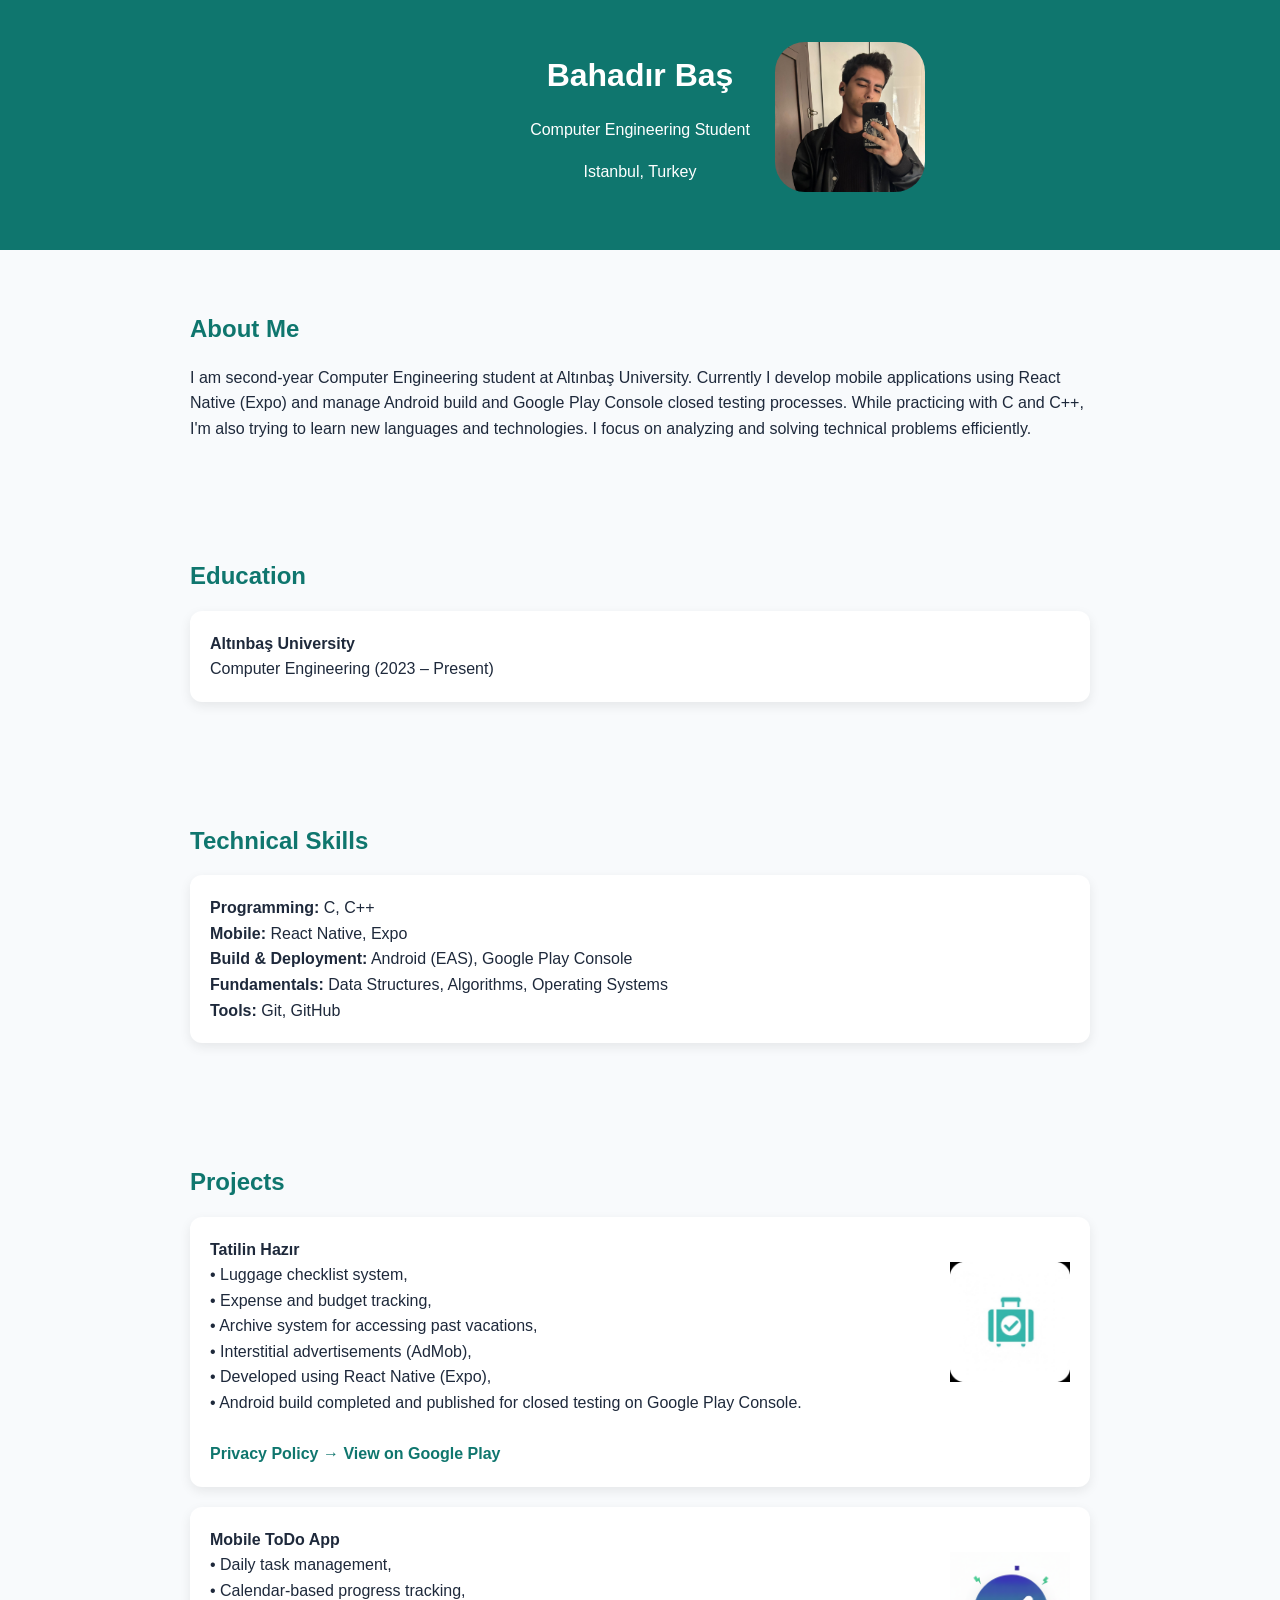
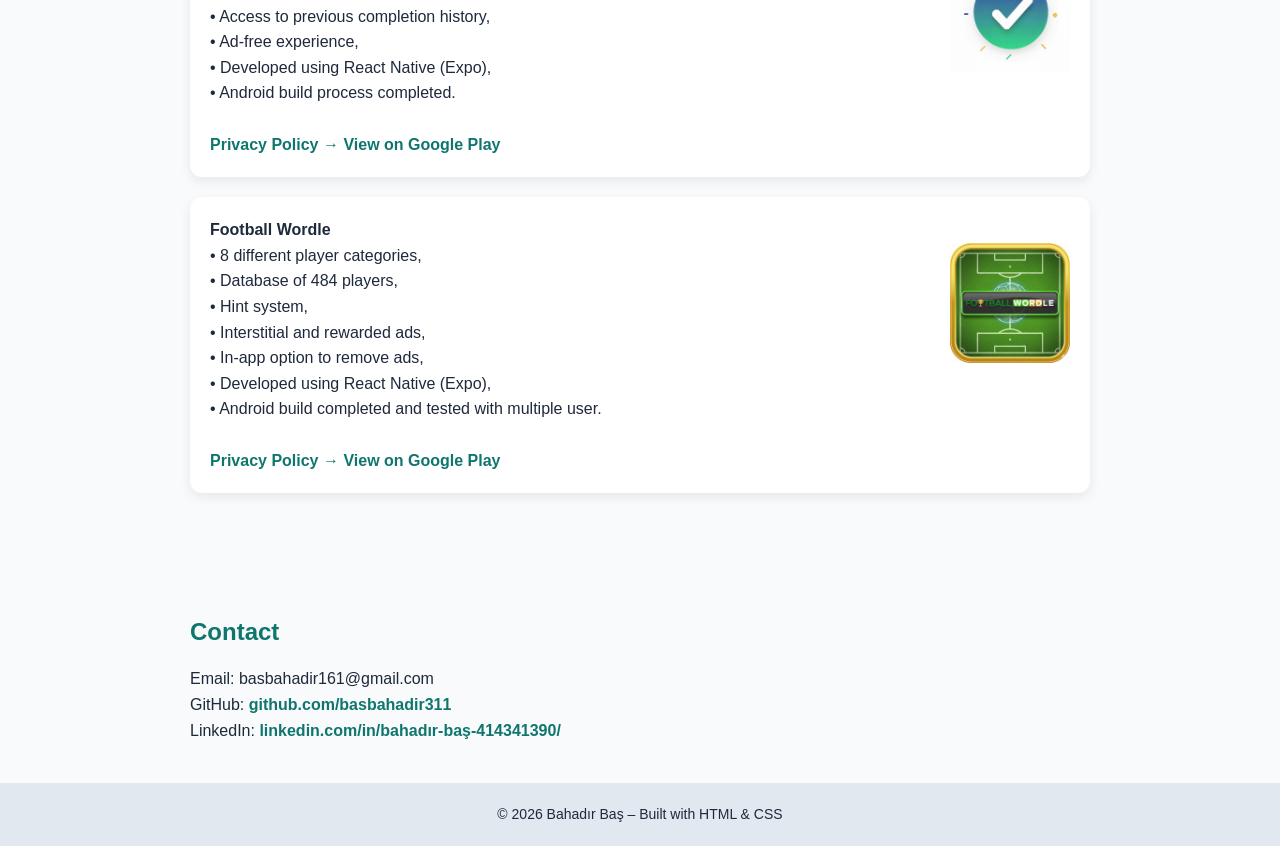
==== index.html @ d4a2278f "Update index.html" ====
<!DOCTYPE html>
<html lang="en">
<head>
  <meta charset="UTF-8">
  <title>Bahadır Baş / Portfolio</title> 
  <link rel="stylesheet" href="style.css">
  <meta name="viewport" content="width=device-width, initial-scale=1.0">
</head>
<body>

  <header>
  <div class="title-container">
  <h1>Bahadır Baş</h1>
  <img src="bb1.jpg" alt="Fotoğraf">
</div>
</div>
  <p>Computer Engineering Student</p>
  <p>Istanbul, Turkey</p>
</header>

<section>
  <h2>About Me</h2>
  <p>
    I am  second-year Computer Engineering student at Altınbaş University.
    Currently I develop mobile applications using React Native (Expo) and manage
    Android build and Google Play Console closed testing processes.
    While practicing with C and C++, I'm also trying to learn new languages and technologies.
    I focus on analyzing and solving technical problems efficiently.
  </p>
</section>

<section>
  <h2>Education</h2>
  <div class="card">
    <strong>Altınbaş University</strong><br>
    Computer Engineering (2023 – Present)
  </div>
</section>

<section>
  <h2>Technical Skills</h2>
  <div class="card">
    <strong>Programming:</strong> C, C++<br>
    <strong>Mobile:</strong> React Native, Expo<br>
    <strong>Build & Deployment:</strong> Android (EAS), Google Play Console<br>
    <strong>Fundamentals:</strong> Data Structures, Algorithms, Operating Systems<br>
    <strong>Tools:</strong> Git, GitHub
  </div>
</section>

<section>
  <h2>Projects</h2>

  <div class="card">
    <strong>Tatilin Hazır</strong><br>
    <img src="tatilinhazir.jpg" alt="TatilinHazir" align="right" width="120">
    • Luggage checklist system,<br>
    • Expense and budget tracking,<br>
    • Archive system for accessing past vacations,<br>
    • Interstitial advertisements (AdMob),<br>
    • Developed using React Native (Expo),<br>
    • Android build completed and published for closed testing on Google Play Console.<br><br>   
    <a href="tatilin-hazir-privacy.html" target="_blank">Privacy Policy</a>
    <a href="LINK" target="_blank">→ View on Google Play</a>
  </div>

  <div class="card">
    <strong>Mobile ToDo App</strong><br>
    <img src="to-do.jpg" alt="To-Do List" align="right" width="120">
    • Daily task management,<br>
    • Calendar-based progress tracking,<br>
    • Access to previous completion history,<br>
    • Ad-free experience,<br>
    • Developed using React Native (Expo),<br>
    • Android build process completed.<br><br>
    <a href="to-do-list-privacy.html" target="_blank">Privacy Policy</a>
    <a href="LINK" target="_blank">→ View on Google Play</a>
  </div>
 
  <div class="card">
    <strong>Football Wordle</strong><br>
    <img src="footballwordle.jpg" alt="FootballWordle" align="right" width="120">
    • 8 different player categories,<br>
    • Database of 484 players,<br>
    • Hint system,<br>
    • Interstitial and rewarded ads,<br>
    • In-app option to remove ads,<br>
    • Developed using React Native (Expo),<br>
    • Android build completed and tested with multiple user.<br><br>
    <a href="footballwordle-privacy.html" target="_blank">Privacy Policy</a>
    <a href="LINK" target="_blank">→ View on Google Play</a>
    
  </div>

</section>

<section>
  <h2>Contact</h2>
  Email: basbahadir161@gmail.com<br>
  GitHub: <a href="https://github.com/basbahadir311" target="_blank">github.com/basbahadir311</a><br>
  LinkedIn: <a href="https://www.linkedin.com/in/bahadır-baş-414341390/" target="_blank">linkedin.com/in/bahadır-baş-414341390/ </a>
</section>

<footer>
  © 2026 Bahadır Baş – Built with HTML & CSS
</footer>

</body>

</html>
---- style.css ----
body {
      font-family: Arial, sans-serif;
      margin: 0;
      background: #f8fafc;
      color: #1e293b;
      line-height: 1.6;
    }
    header {
      background: #0f766e;
      color: white;
      padding: 50px 20px;
      text-align: center;
    }
    section {
      padding: 40px 20px;
      max-width: 900px;
      margin: auto;
    }
    h2 {
      color: #0f766e;
      margin-bottom: 15px;
    }
.card {
  background: white;
  padding: 20px;
  border-radius: 12px;
  margin-bottom: 20px;
  box-shadow: 0 4px 12px rgba(0,0,0,0.08);
  transition: all 0.3s ease;
}

.card:hover {
  transform: translateY(-6px);
  box-shadow: 0 16px 30px rgba(0,0,0,0.18);
}
    a {
      color: #0f766e;
      text-decoration: none;
      font-weight: bold;
    }
    footer {
      text-align: center;
      padding: 20px;
      background: #e2e8f0;
      font-size: 14px;
    }
  .title-container {
    position: relative;
    text-align: center;   /* Yazı tam ortada */
  }

  .title-container h1 {
    margin: 0;
  }

  .title-container img {
    position: absolute;
    top: 130%;              /* Dikey ortalama */
    transform: translateY(-50%);
    right: 27%;            /* Yazının hemen sağ tarafına yaklaşması için */
    width: 150px;
    height: 150px;
    border-radius: 20%;
    object-fit: cover;
  }
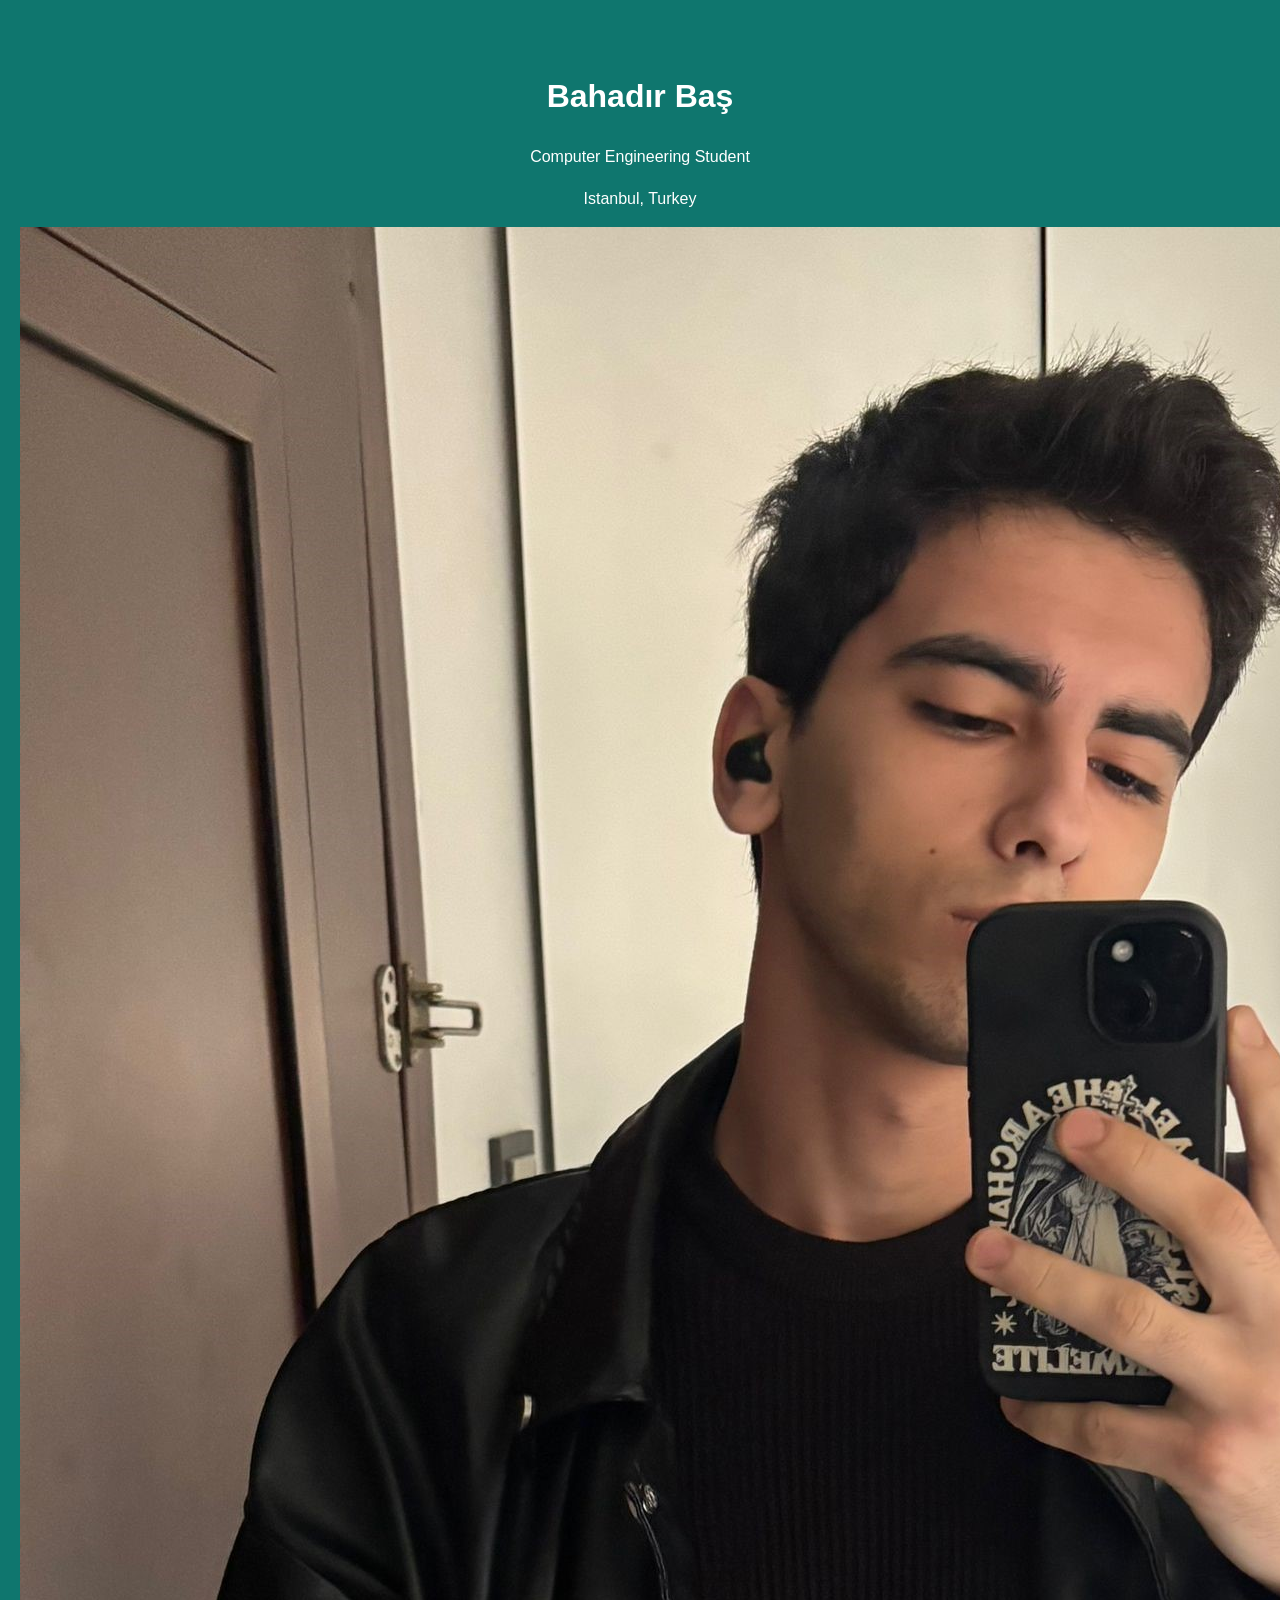
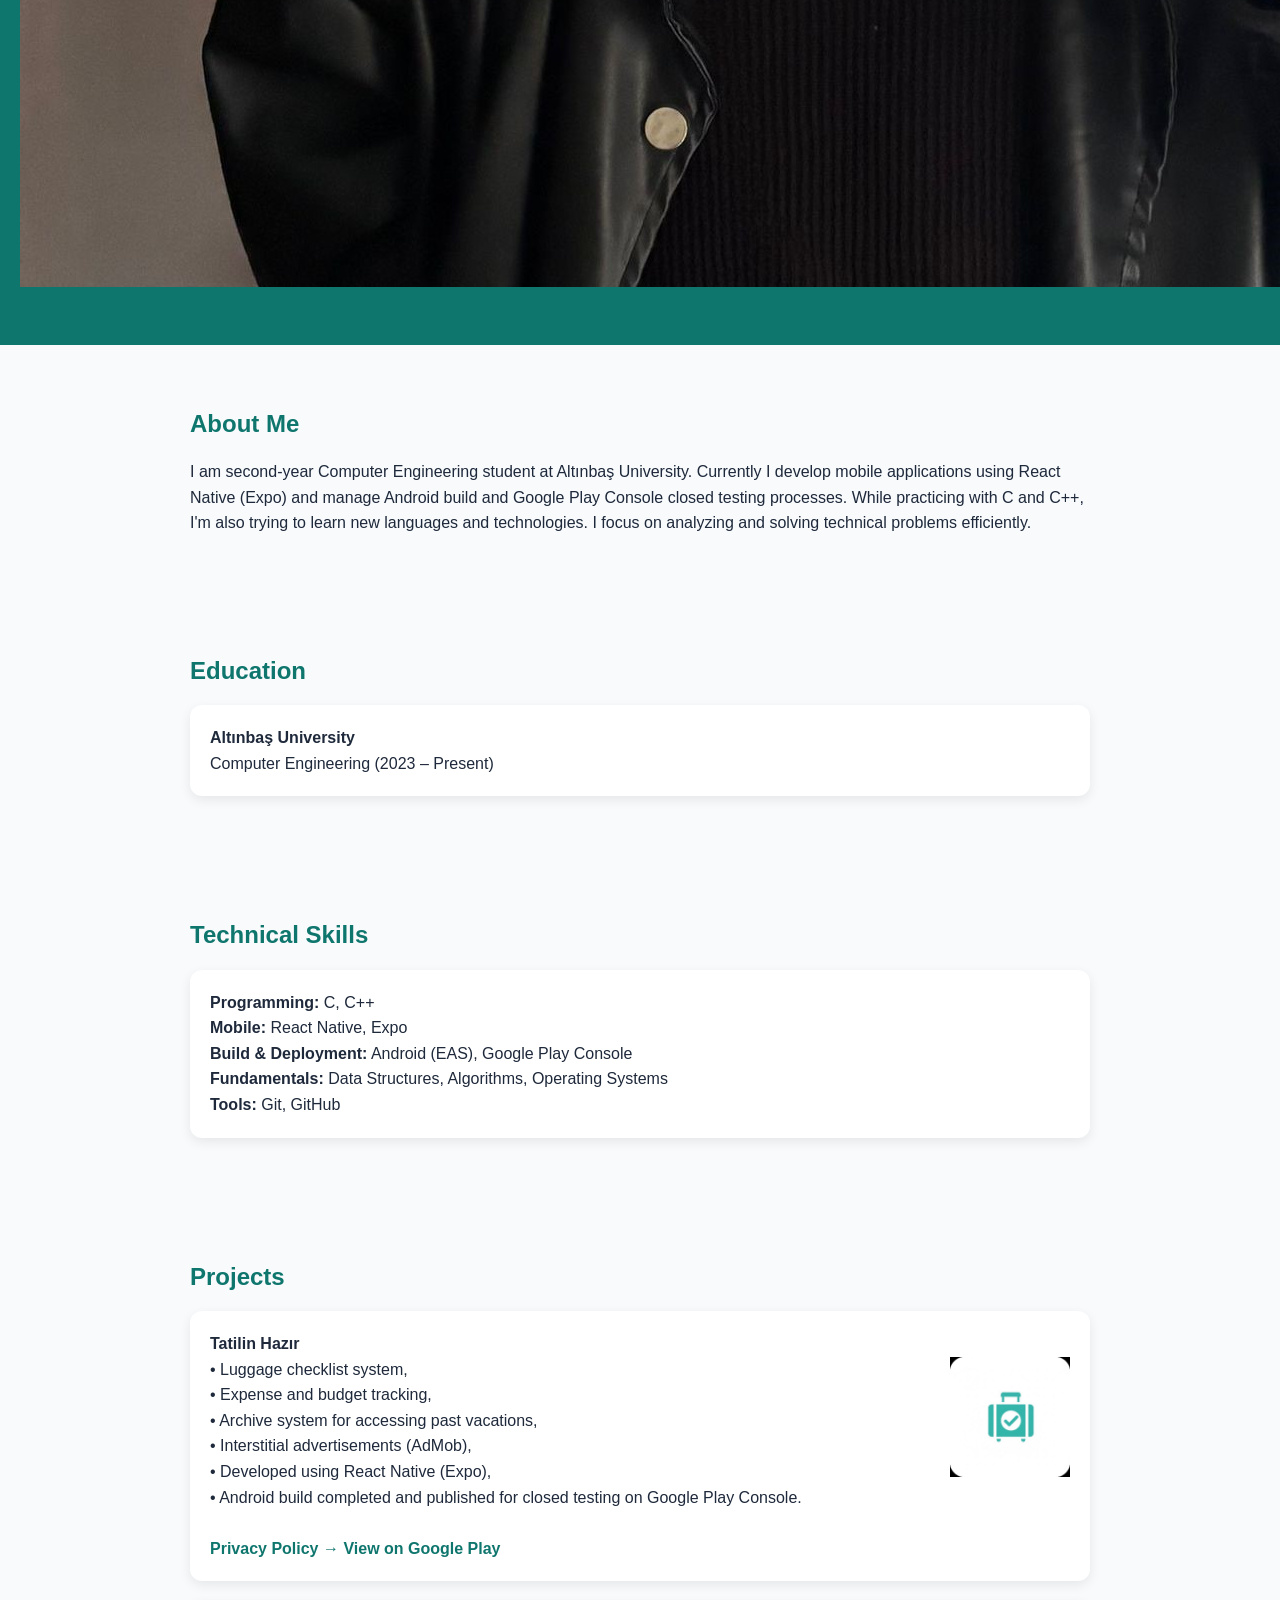
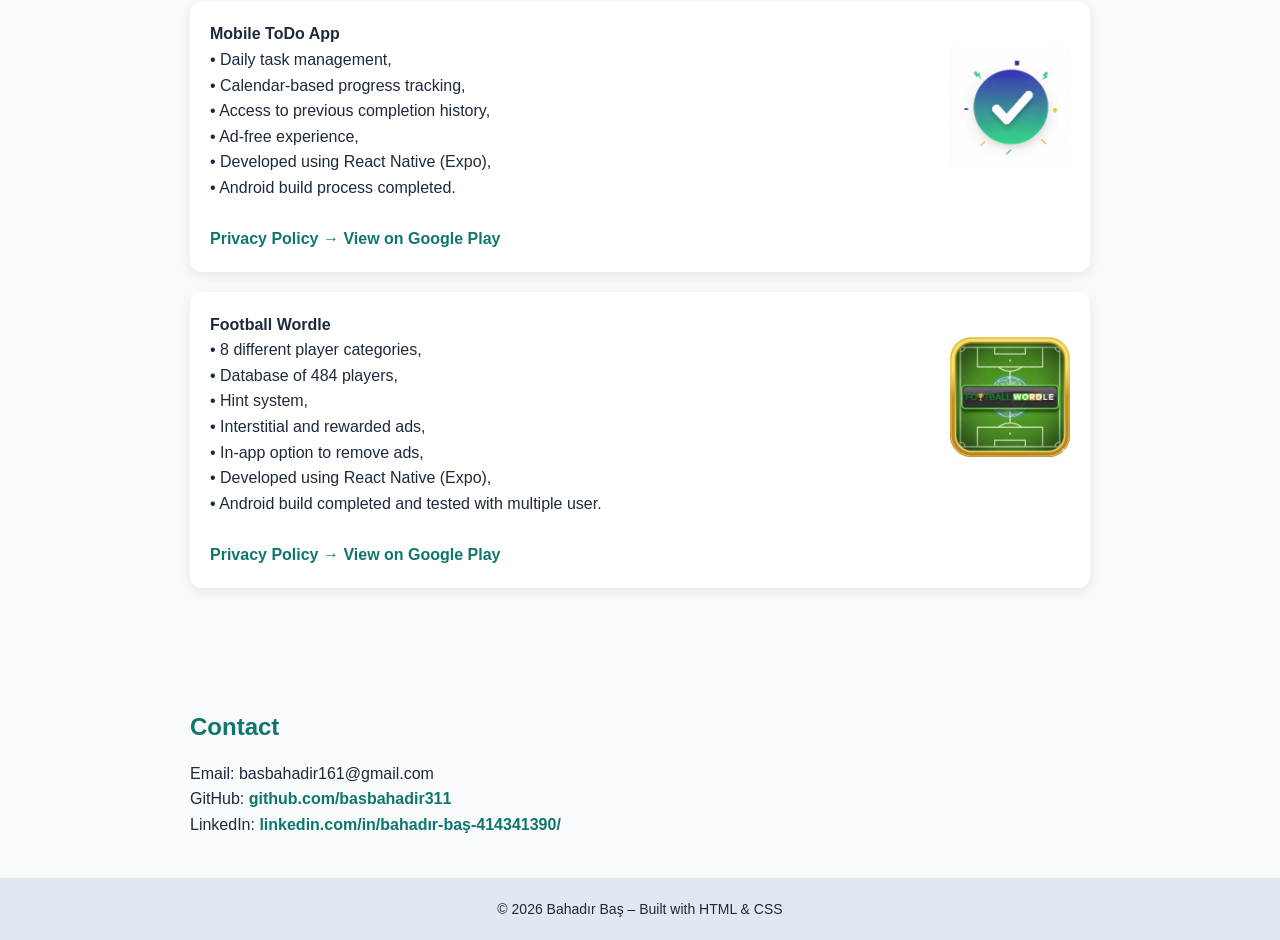
==== commit f1960f82: "index.html Updated header structure and improved layout." ====
--- a/index.html
+++ b/index.html
@@ -9,13 +9,14 @@
 <body>
 
   <header>
-  <div class="title-container">
-  <h1>Bahadır Baş</h1>
-  <img src="bb1.jpg" alt="Fotoğraf">
-</div>
-</div>
-  <p>Computer Engineering Student</p>
-  <p>Istanbul, Turkey</p>
+  <div class="header-wrapper">
+    <div class="header-text">
+      <h1>Bahadır Baş</h1>
+      <p>Computer Engineering Student</p>
+      <p>Istanbul, Turkey</p>
+    </div>
+    <img src="bb1.jpg" alt="Bahadır Baş" class="profile-img">
+  </div>
 </header>
 
 <section>
@@ -110,3 +111,4 @@
 </html>
 
 
+
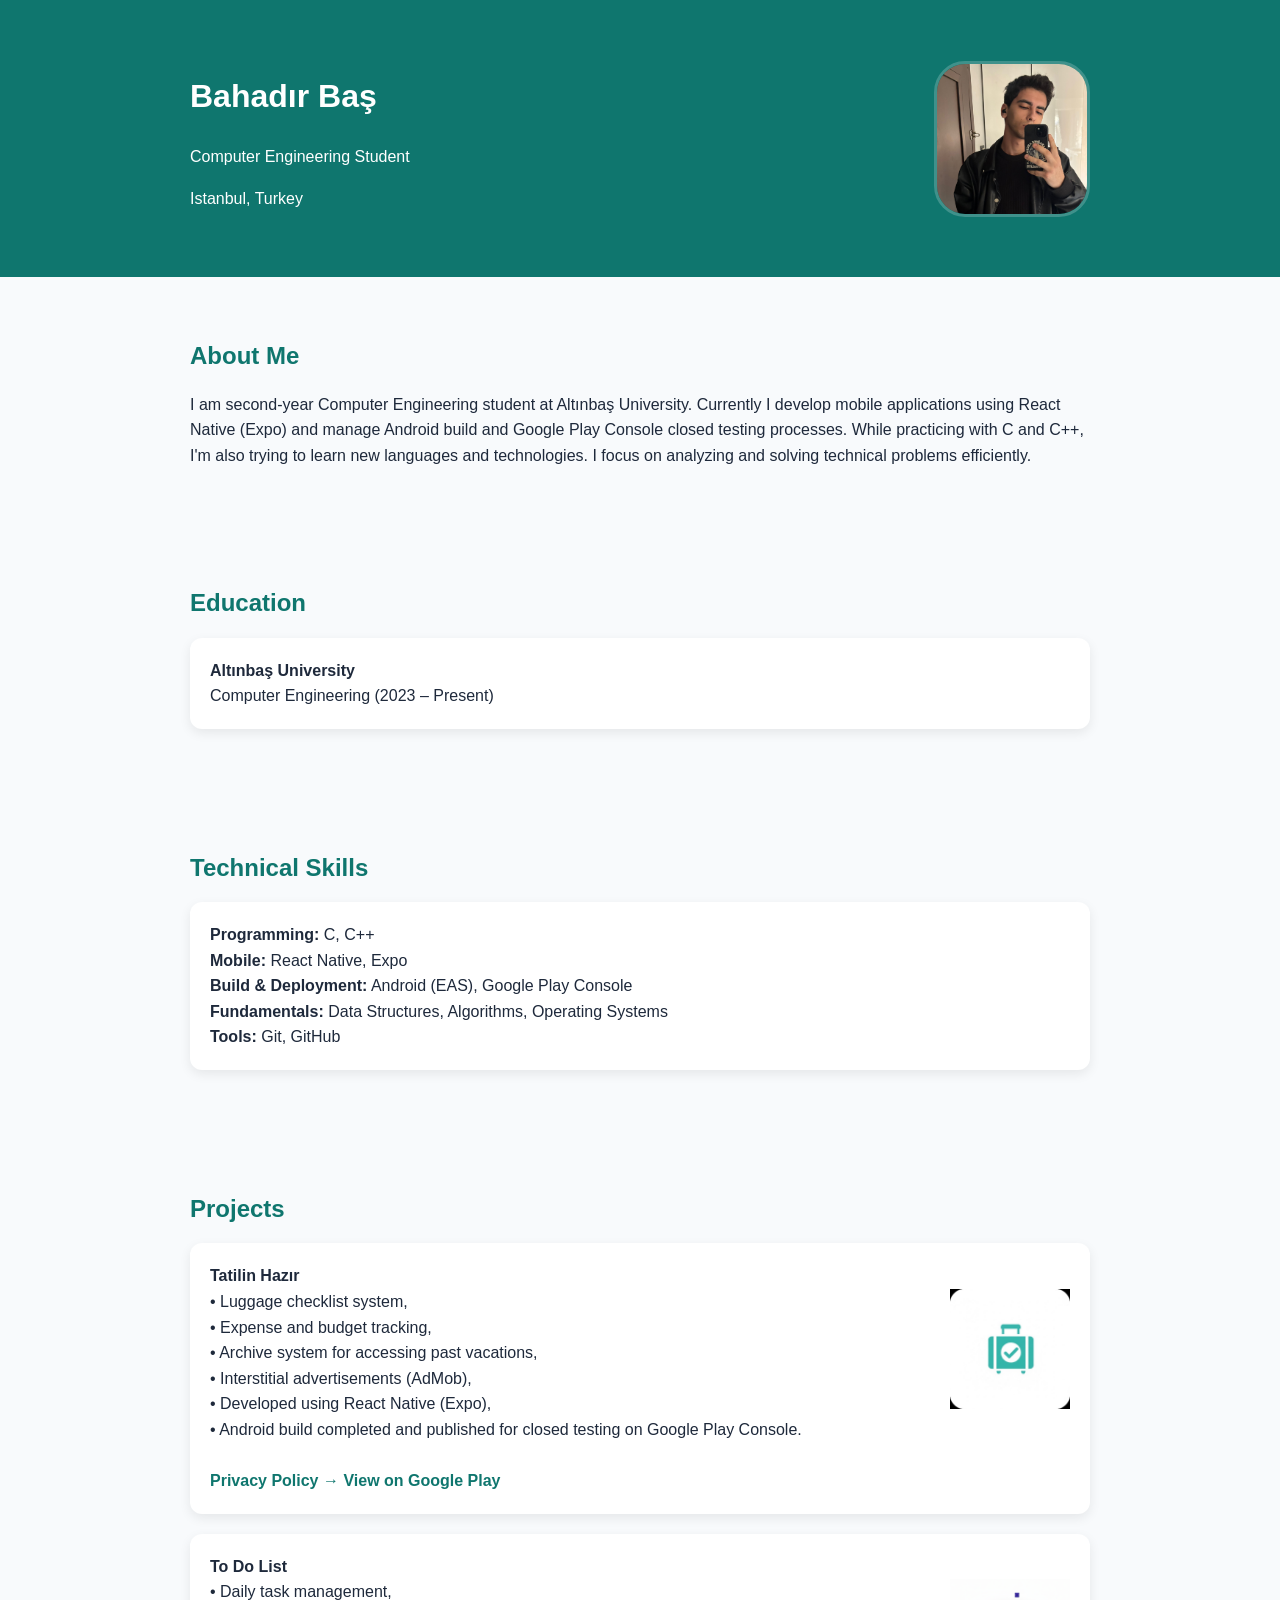
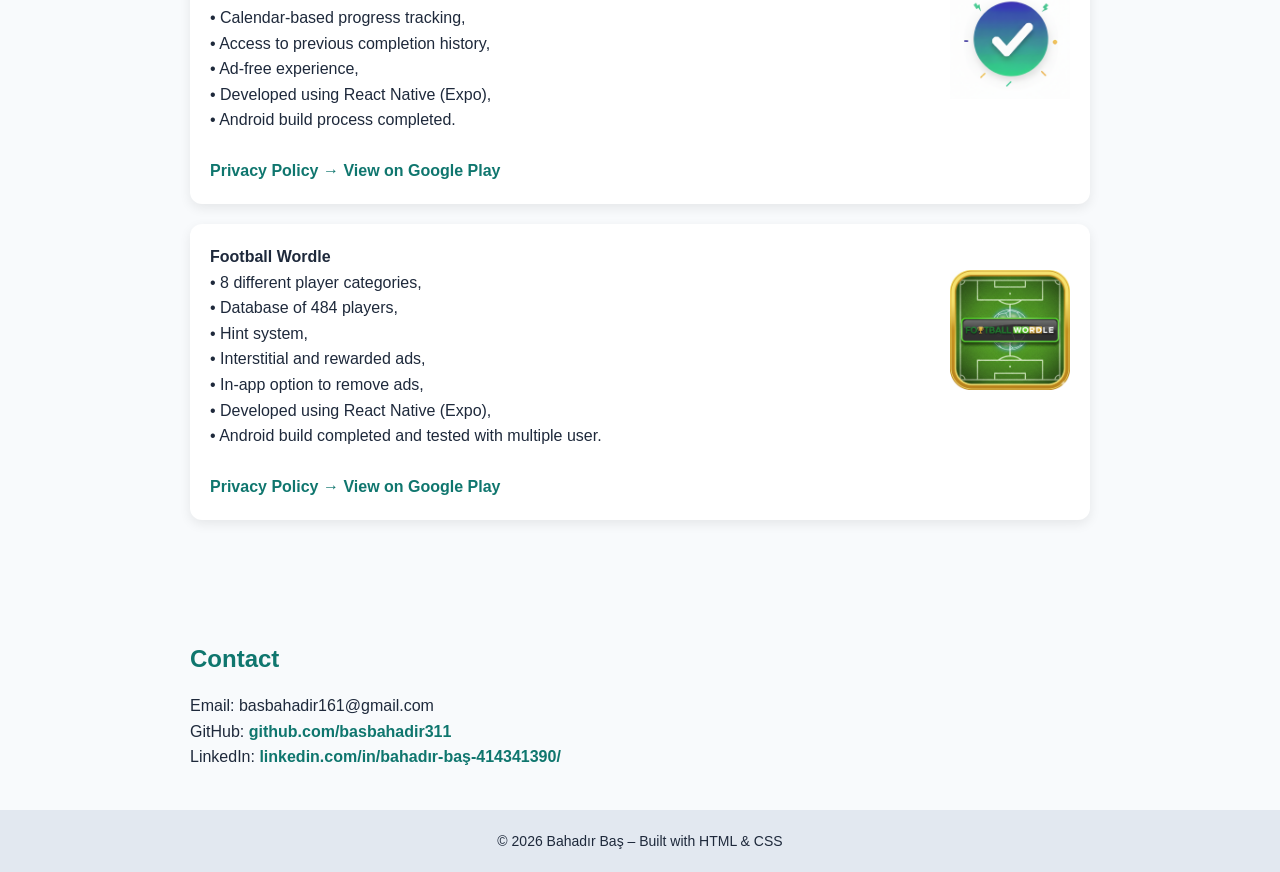
==== commit bf2990e9: "Add files via upload" ====
--- a/index.html
+++ b/index.html
@@ -3,7 +3,7 @@
 <head>
   <meta charset="UTF-8">
   <title>Bahadır Baş / Portfolio</title> 
-  <link rel="stylesheet" href="style.css">
+  <link rel="stylesheet" href="style.css?v=1.1">
   <meta name="viewport" content="width=device-width, initial-scale=1.0">
 </head>
 <body>
@@ -66,7 +66,7 @@
   </div>
 
   <div class="card">
-    <strong>Mobile ToDo App</strong><br>
+    <strong>To Do List</strong><br>
     <img src="to-do.jpg" alt="To-Do List" align="right" width="120">
     • Daily task management,<br>
     • Calendar-based progress tracking,<br>
@@ -107,8 +107,4 @@
 </footer>
 
 </body>
-
-</html>
-
-
-
+</html>
--- a/style.css
+++ b/style.css
@@ -1,4 +1,4 @@
-    body {
+body {
       font-family: Arial, sans-serif;
       margin: 0;
       background: #f8fafc;
@@ -28,7 +28,6 @@
   box-shadow: 0 4px 12px rgba(0,0,0,0.08);
   transition: all 0.3s ease;
 }
-
 .card:hover {
   transform: translateY(-6px);
   box-shadow: 0 16px 30px rgba(0,0,0,0.18);
@@ -44,22 +43,43 @@
       background: #e2e8f0;
       font-size: 14px;
     }
-  .title-container {
-    position: relative;
-    text-align: center;   /* Yazı tam ortada */
+header {
+  background: #0f766e;
+  color: white;
+  padding: 50px 20px;
+}
+
+.header-wrapper {
+  display: flex;
+  flex-direction: column; /* Mobilde her şey alt alta */
+  align-items: center;    /* Mobilde ortalı */
+  justify-content: center;
+  max-width: 900px;
+  margin: 0 auto;
+  gap: 20px;
+}
+
+.header-text {
+  text-align: center; /* Mobilde yazılar ortalı */
+}
+
+.profile-img {
+  width: 150px;
+  height: 150px;
+  border-radius: 20%;
+  object-fit: cover;
+  border: 3px solid rgba(255,255,255,0.2);
+}
+
+/* Masaüstü (Bilgisayar) ekran ayarları */
+@media (min-width: 768px) {
+  .header-wrapper {
+    flex-direction: row;    /* Yazı ve resmi yan yana getir */
+    text-align: left;       /* Yazıları sola yasla */
+    justify-content: space-between; /* Aralarına boşluk koy */
   }
 
-  .title-container h1 {
-    margin: 0;
+  .header-text {
+    text-align: left;       /* Masaüstünde yazı sola baksın */
   }
-
-  .title-container img {
-    position: absolute;
-    top: 130%;              /* Dikey ortalama */
-    transform: translateY(-50%);
-    right: 27%;            /* Yazının hemen sağ tarafına yaklaşması için */
-    width: 150px;
-    height: 150px;
-    border-radius: 20%;
-    object-fit: cover;
-  }+}
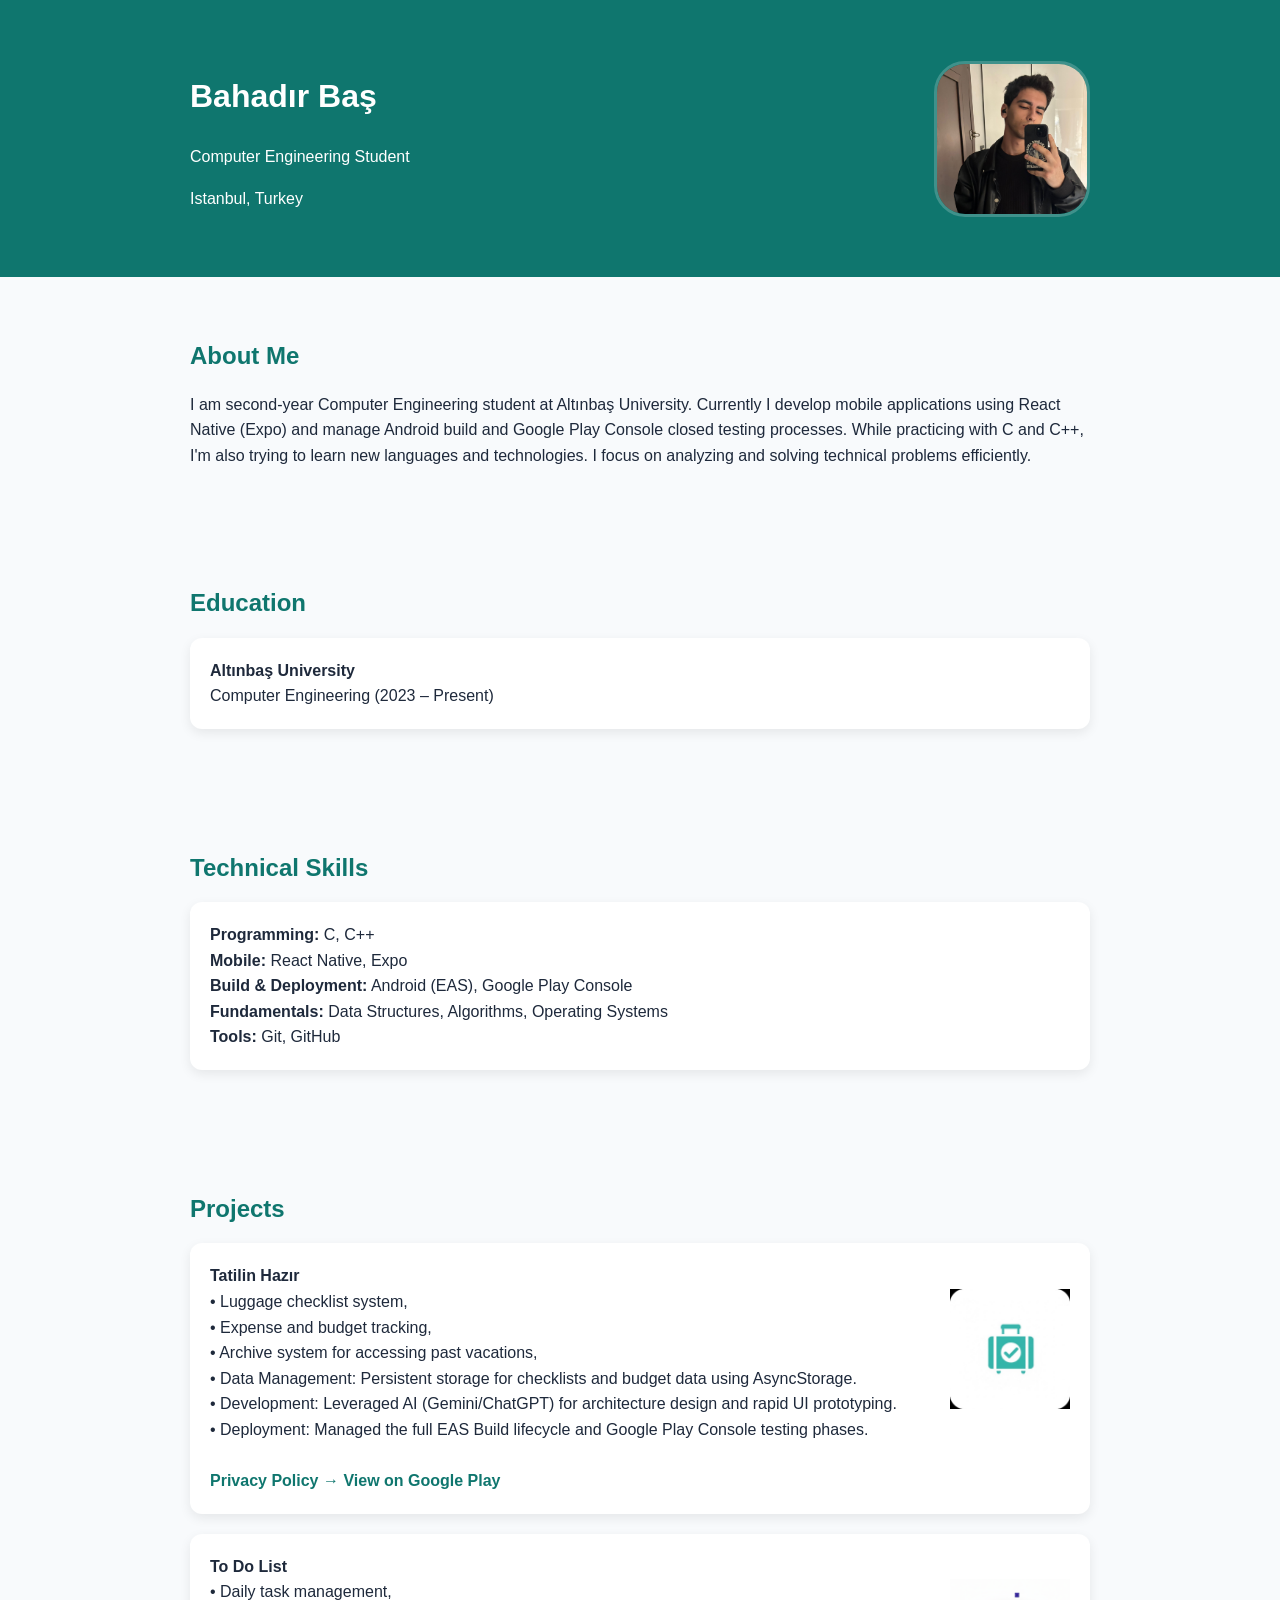
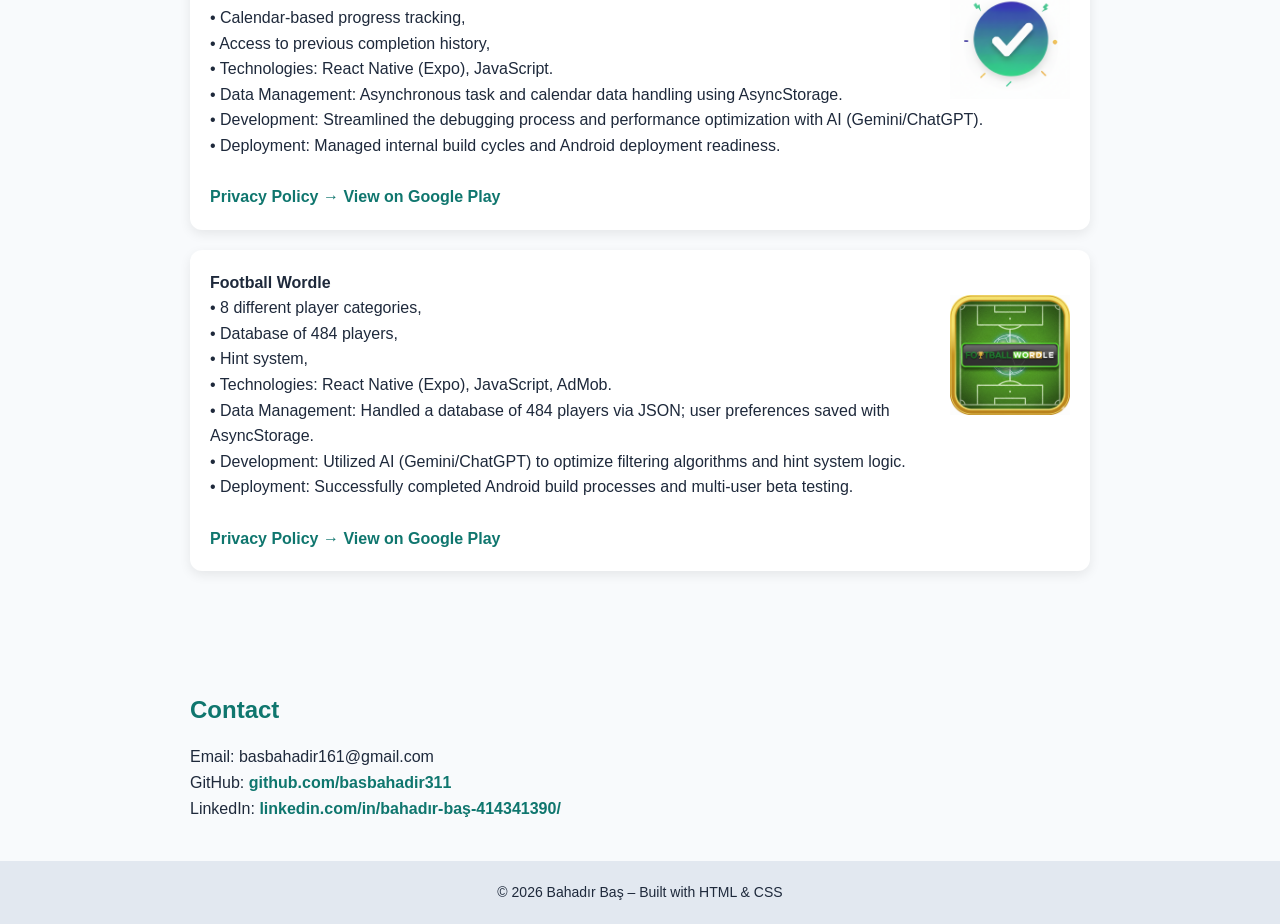
==== commit df6205ed: "Update index.html" ====
--- a/index.html
+++ b/index.html
@@ -58,9 +58,9 @@
     • Luggage checklist system,<br>
     • Expense and budget tracking,<br>
     • Archive system for accessing past vacations,<br>
-    • Interstitial advertisements (AdMob),<br>
-    • Developed using React Native (Expo),<br>
-    • Android build completed and published for closed testing on Google Play Console.<br><br>   
+    • Data Management: Persistent storage for checklists and budget data using AsyncStorage.<br>
+    • Development: Leveraged AI (Gemini/ChatGPT) for architecture design and rapid UI prototyping.<br>
+    • Deployment: Managed the full EAS Build lifecycle and Google Play Console testing phases.<br><br>   
     <a href="tatilin-hazir-privacy.html" target="_blank">Privacy Policy</a>
     <a href="LINK" target="_blank">→ View on Google Play</a>
   </div>
@@ -71,9 +71,10 @@
     • Daily task management,<br>
     • Calendar-based progress tracking,<br>
     • Access to previous completion history,<br>
-    • Ad-free experience,<br>
-    • Developed using React Native (Expo),<br>
-    • Android build process completed.<br><br>
+    • Technologies: React Native (Expo), JavaScript.<br>
+    • Data Management: Asynchronous task and calendar data handling using AsyncStorage.<br>
+    • Development: Streamlined the debugging process and performance optimization with AI (Gemini/ChatGPT).<br>
+    • Deployment: Managed internal build cycles and Android deployment readiness.<br><br>
     <a href="to-do-list-privacy.html" target="_blank">Privacy Policy</a>
     <a href="LINK" target="_blank">→ View on Google Play</a>
   </div>
@@ -84,10 +85,10 @@
     • 8 different player categories,<br>
     • Database of 484 players,<br>
     • Hint system,<br>
-    • Interstitial and rewarded ads,<br>
-    • In-app option to remove ads,<br>
-    • Developed using React Native (Expo),<br>
-    • Android build completed and tested with multiple user.<br><br>
+    • Technologies: React Native (Expo), JavaScript, AdMob.<br>
+    • Data Management: Handled a database of 484 players via JSON; user preferences saved with AsyncStorage.<br>
+    • Development: Utilized AI (Gemini/ChatGPT) to optimize filtering algorithms and hint system logic.<br>
+    • Deployment: Successfully completed Android build processes and multi-user beta testing.<br><br>
     <a href="footballwordle-privacy.html" target="_blank">Privacy Policy</a>
     <a href="LINK" target="_blank">→ View on Google Play</a>
     
@@ -107,4 +108,5 @@
 </footer>
 
 </body>
-</html>+
+</html>
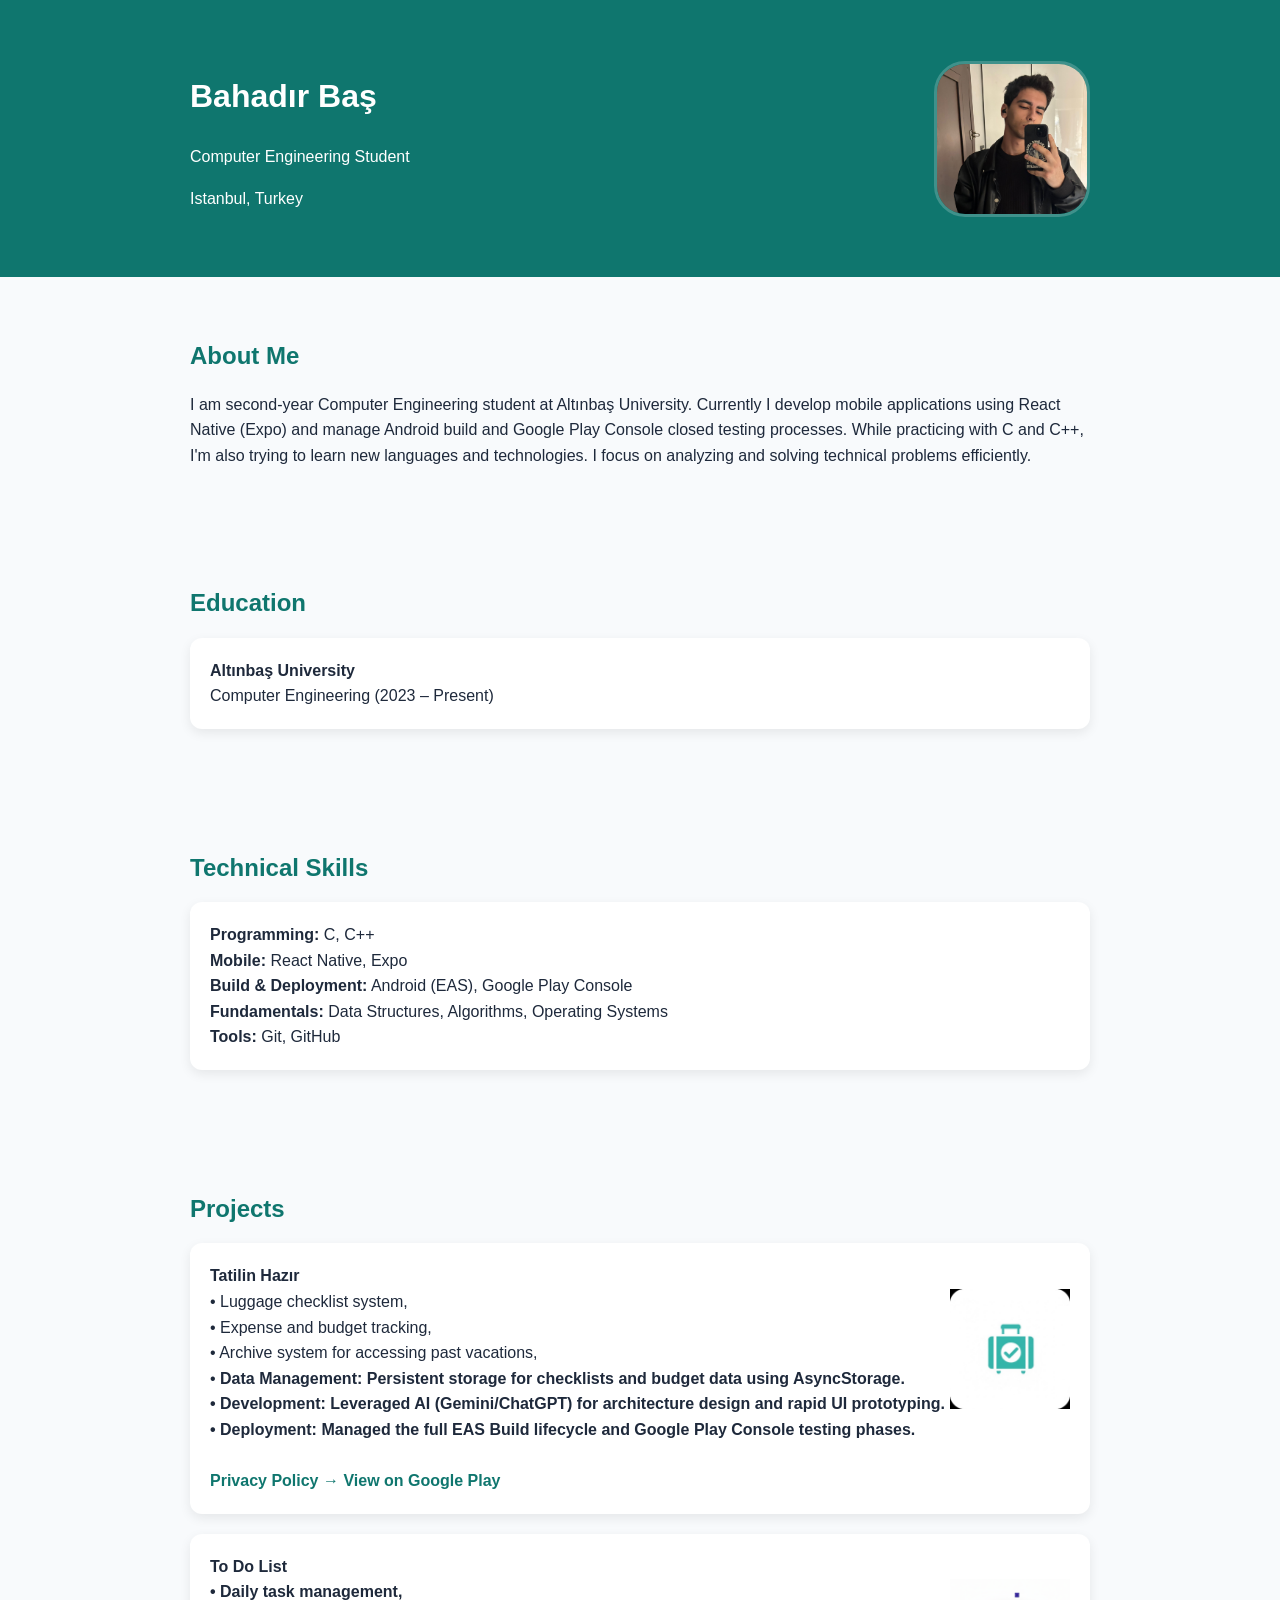
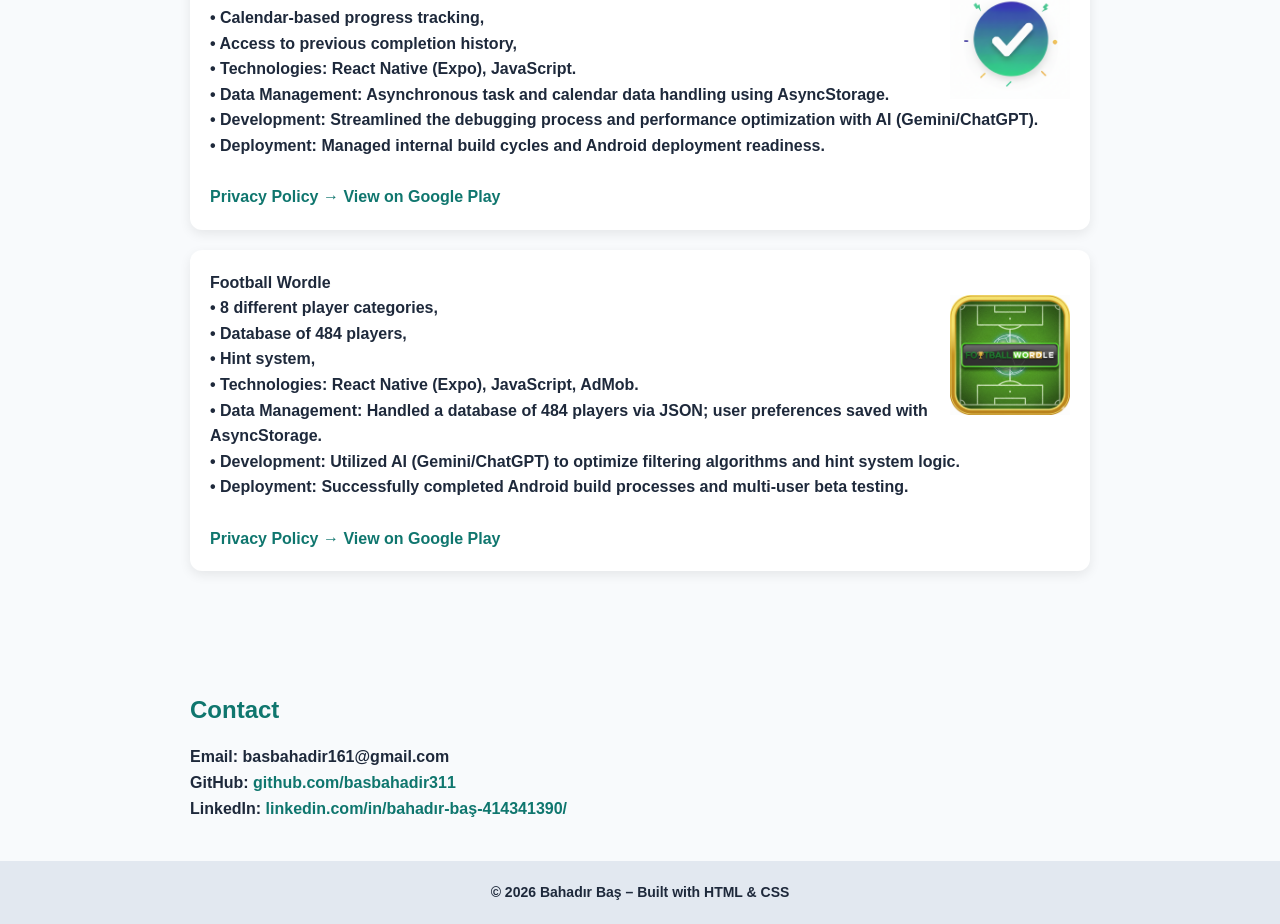
==== commit 5279a776: "Update index.html" ====
--- a/index.html
+++ b/index.html
@@ -58,9 +58,9 @@
     • Luggage checklist system,<br>
     • Expense and budget tracking,<br>
     • Archive system for accessing past vacations,<br>
-    • Data Management: Persistent storage for checklists and budget data using AsyncStorage.<br>
-    • Development: Leveraged AI (Gemini/ChatGPT) for architecture design and rapid UI prototyping.<br>
-    • Deployment: Managed the full EAS Build lifecycle and Google Play Console testing phases.<br><br>   
+    • <strong>Data Management:<strong> Persistent storage for checklists and budget data using AsyncStorage.<br>
+    • <strong>Development:<strong> Leveraged AI (Gemini/ChatGPT) for architecture design and rapid UI prototyping.<br>
+    • <strong>Deployment:<strong> Managed the full EAS Build lifecycle and Google Play Console testing phases.<br><br>   
     <a href="tatilin-hazir-privacy.html" target="_blank">Privacy Policy</a>
     <a href="LINK" target="_blank">→ View on Google Play</a>
   </div>
@@ -71,10 +71,10 @@
     • Daily task management,<br>
     • Calendar-based progress tracking,<br>
     • Access to previous completion history,<br>
-    • Technologies: React Native (Expo), JavaScript.<br>
-    • Data Management: Asynchronous task and calendar data handling using AsyncStorage.<br>
-    • Development: Streamlined the debugging process and performance optimization with AI (Gemini/ChatGPT).<br>
-    • Deployment: Managed internal build cycles and Android deployment readiness.<br><br>
+    • <strong>Technologies:<strong> React Native (Expo), JavaScript.<br>
+    • <strong>Data Management:<strong> Asynchronous task and calendar data handling using AsyncStorage.<br>
+    • <strong>Development:<strong> Streamlined the debugging process and performance optimization with AI (Gemini/ChatGPT).<br>
+    • <strong>Deployment:<strong> Managed internal build cycles and Android deployment readiness.<br><br>
     <a href="to-do-list-privacy.html" target="_blank">Privacy Policy</a>
     <a href="LINK" target="_blank">→ View on Google Play</a>
   </div>
@@ -85,10 +85,10 @@
     • 8 different player categories,<br>
     • Database of 484 players,<br>
     • Hint system,<br>
-    • Technologies: React Native (Expo), JavaScript, AdMob.<br>
-    • Data Management: Handled a database of 484 players via JSON; user preferences saved with AsyncStorage.<br>
-    • Development: Utilized AI (Gemini/ChatGPT) to optimize filtering algorithms and hint system logic.<br>
-    • Deployment: Successfully completed Android build processes and multi-user beta testing.<br><br>
+    • <strong>Technologies:<strong> React Native (Expo), JavaScript, AdMob.<br>
+    • <strong>Data Management:<strong> Handled a database of 484 players via JSON; user preferences saved with AsyncStorage.<br>
+    • <strong>Development:<strong> Utilized AI (Gemini/ChatGPT) to optimize filtering algorithms and hint system logic.<br>
+    • <strong>Deployment:<strong> Successfully completed Android build processes and multi-user beta testing.<br><br>
     <a href="footballwordle-privacy.html" target="_blank">Privacy Policy</a>
     <a href="LINK" target="_blank">→ View on Google Play</a>
     
@@ -110,3 +110,4 @@
 </body>
 
 </html>
+
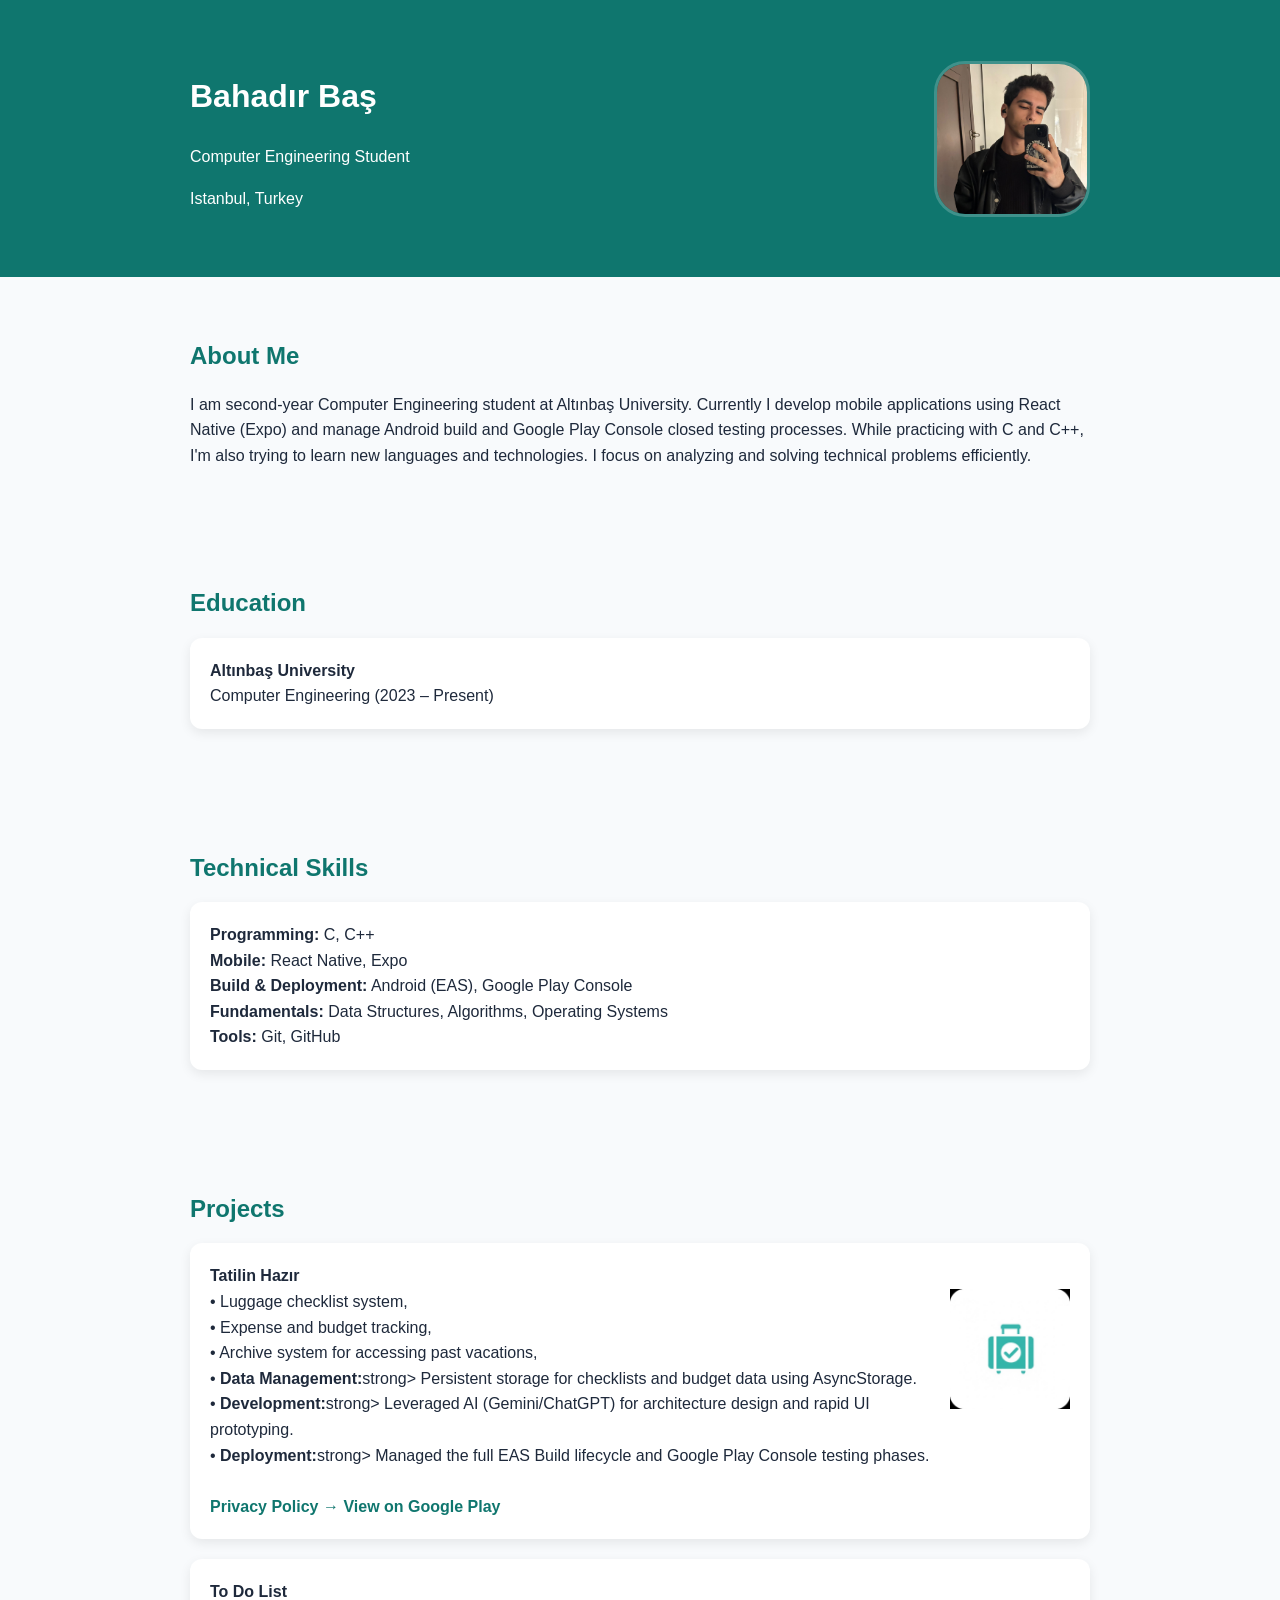
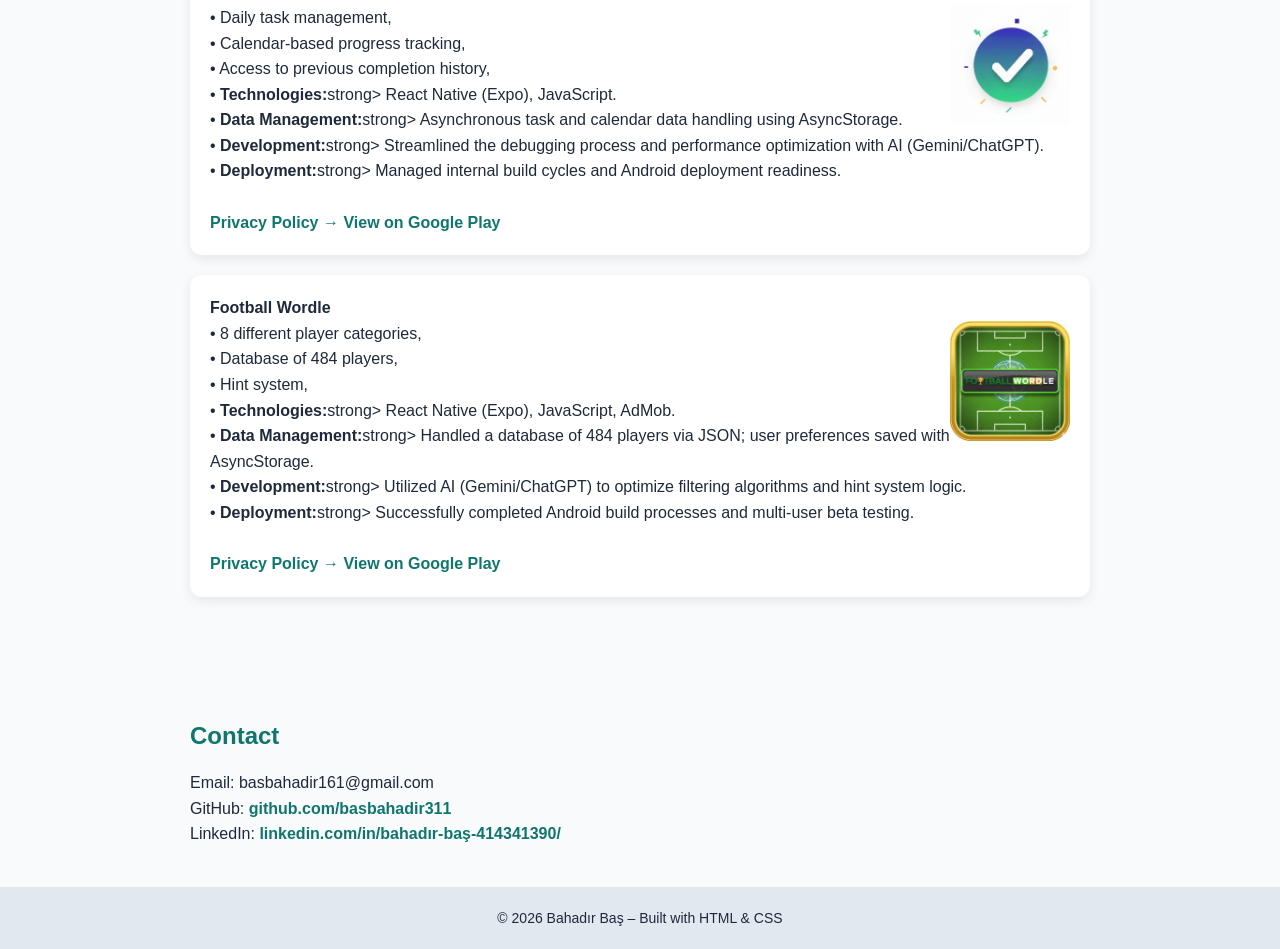
==== commit aaf8eb62: "Update index.html" ====
--- a/index.html
+++ b/index.html
@@ -58,9 +58,9 @@
     • Luggage checklist system,<br>
     • Expense and budget tracking,<br>
     • Archive system for accessing past vacations,<br>
-    • <strong>Data Management:<strong> Persistent storage for checklists and budget data using AsyncStorage.<br>
-    • <strong>Development:<strong> Leveraged AI (Gemini/ChatGPT) for architecture design and rapid UI prototyping.<br>
-    • <strong>Deployment:<strong> Managed the full EAS Build lifecycle and Google Play Console testing phases.<br><br>   
+    • <strong>Data Management:</strong>strong> Persistent storage for checklists and budget data using AsyncStorage.<br>
+    • <strong>Development:</strong>strong> Leveraged AI (Gemini/ChatGPT) for architecture design and rapid UI prototyping.<br>
+    • <strong>Deployment:</strong>strong> Managed the full EAS Build lifecycle and Google Play Console testing phases.<br><br>   
     <a href="tatilin-hazir-privacy.html" target="_blank">Privacy Policy</a>
     <a href="LINK" target="_blank">→ View on Google Play</a>
   </div>
@@ -71,10 +71,10 @@
     • Daily task management,<br>
     • Calendar-based progress tracking,<br>
     • Access to previous completion history,<br>
-    • <strong>Technologies:<strong> React Native (Expo), JavaScript.<br>
-    • <strong>Data Management:<strong> Asynchronous task and calendar data handling using AsyncStorage.<br>
-    • <strong>Development:<strong> Streamlined the debugging process and performance optimization with AI (Gemini/ChatGPT).<br>
-    • <strong>Deployment:<strong> Managed internal build cycles and Android deployment readiness.<br><br>
+    • <strong>Technologies:</strong>strong> React Native (Expo), JavaScript.<br>
+    • <strong>Data Management:</strong>strong> Asynchronous task and calendar data handling using AsyncStorage.<br>
+    • <strong>Development:</strong>strong> Streamlined the debugging process and performance optimization with AI (Gemini/ChatGPT).<br>
+    • <strong>Deployment:</strong>strong> Managed internal build cycles and Android deployment readiness.<br><br>
     <a href="to-do-list-privacy.html" target="_blank">Privacy Policy</a>
     <a href="LINK" target="_blank">→ View on Google Play</a>
   </div>
@@ -85,10 +85,10 @@
     • 8 different player categories,<br>
     • Database of 484 players,<br>
     • Hint system,<br>
-    • <strong>Technologies:<strong> React Native (Expo), JavaScript, AdMob.<br>
-    • <strong>Data Management:<strong> Handled a database of 484 players via JSON; user preferences saved with AsyncStorage.<br>
-    • <strong>Development:<strong> Utilized AI (Gemini/ChatGPT) to optimize filtering algorithms and hint system logic.<br>
-    • <strong>Deployment:<strong> Successfully completed Android build processes and multi-user beta testing.<br><br>
+    • <strong>Technologies:</strong>strong> React Native (Expo), JavaScript, AdMob.<br>
+    • <strong>Data Management:</strong>strong> Handled a database of 484 players via JSON; user preferences saved with AsyncStorage.<br>
+    • <strong>Development:</strong>strong> Utilized AI (Gemini/ChatGPT) to optimize filtering algorithms and hint system logic.<br>
+    • <strong>Deployment:</strong>strong> Successfully completed Android build processes and multi-user beta testing.<br><br>
     <a href="footballwordle-privacy.html" target="_blank">Privacy Policy</a>
     <a href="LINK" target="_blank">→ View on Google Play</a>
     
@@ -111,3 +111,4 @@
 
 </html>
 
+
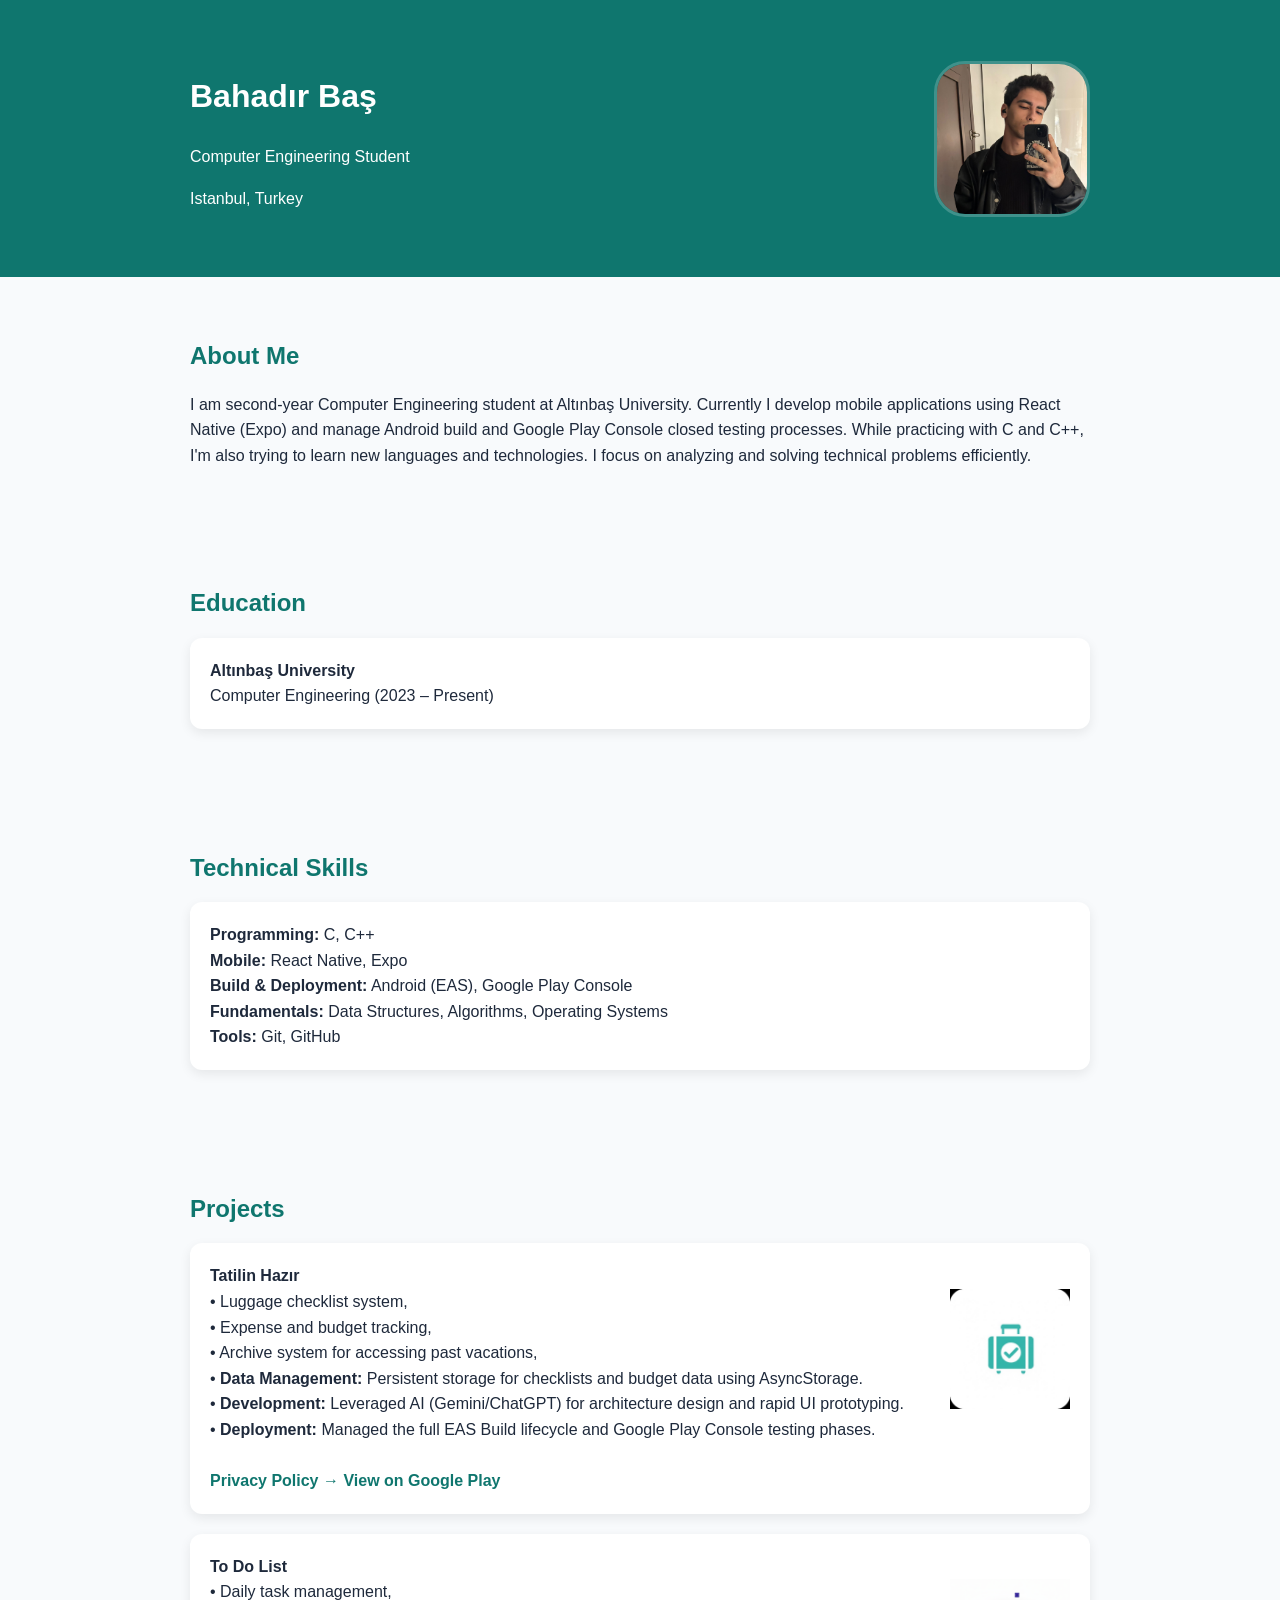
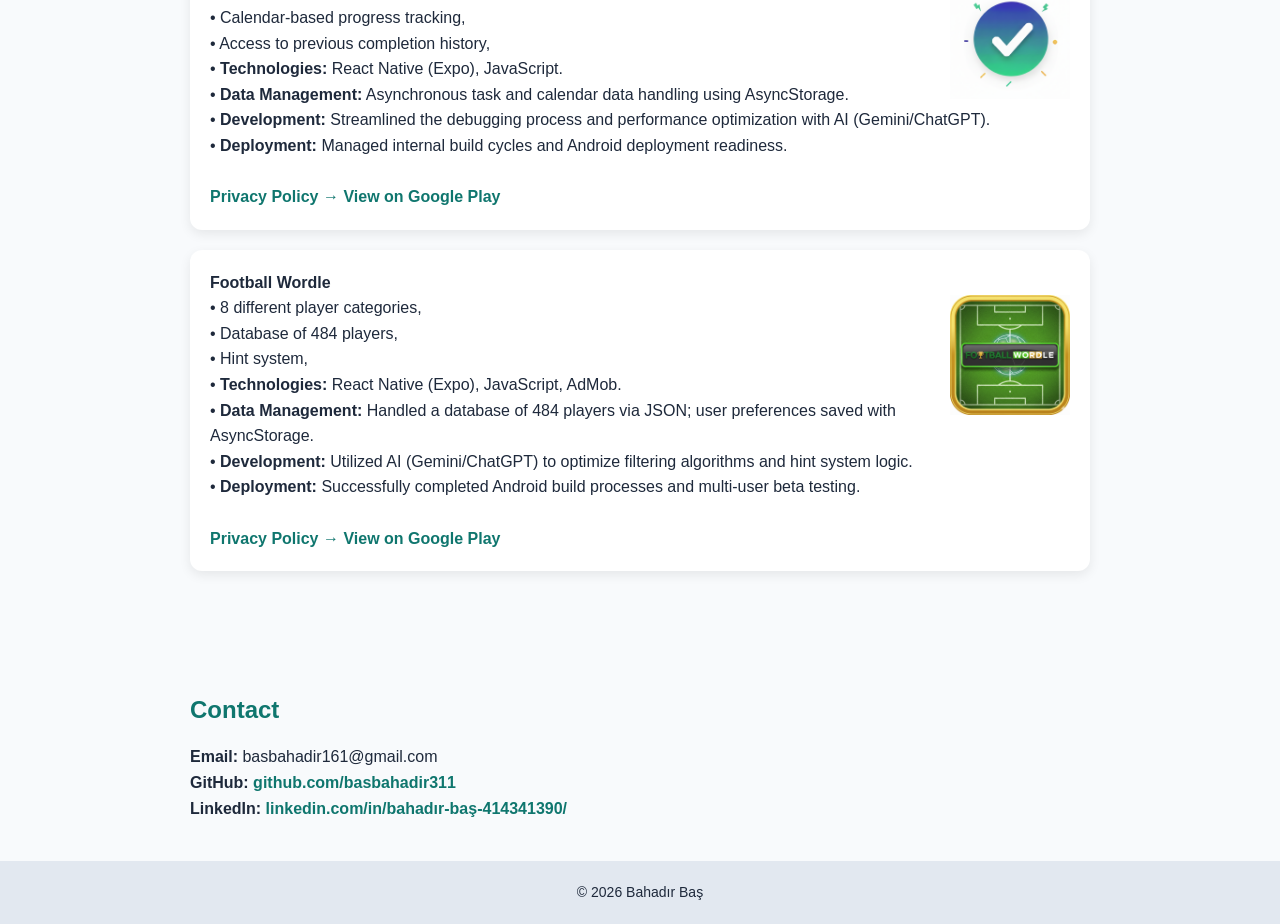
==== commit ee1ea4f2: "Update index.html" ====
--- a/index.html
+++ b/index.html
@@ -58,9 +58,9 @@
     • Luggage checklist system,<br>
     • Expense and budget tracking,<br>
     • Archive system for accessing past vacations,<br>
-    • <strong>Data Management:</strong>strong> Persistent storage for checklists and budget data using AsyncStorage.<br>
-    • <strong>Development:</strong>strong> Leveraged AI (Gemini/ChatGPT) for architecture design and rapid UI prototyping.<br>
-    • <strong>Deployment:</strong>strong> Managed the full EAS Build lifecycle and Google Play Console testing phases.<br><br>   
+    • <strong>Data Management:</strong> Persistent storage for checklists and budget data using AsyncStorage.<br>
+    • <strong>Development:</strong> Leveraged AI (Gemini/ChatGPT) for architecture design and rapid UI prototyping.<br>
+    • <strong>Deployment:</strong> Managed the full EAS Build lifecycle and Google Play Console testing phases.<br><br>   
     <a href="tatilin-hazir-privacy.html" target="_blank">Privacy Policy</a>
     <a href="LINK" target="_blank">→ View on Google Play</a>
   </div>
@@ -71,10 +71,10 @@
     • Daily task management,<br>
     • Calendar-based progress tracking,<br>
     • Access to previous completion history,<br>
-    • <strong>Technologies:</strong>strong> React Native (Expo), JavaScript.<br>
-    • <strong>Data Management:</strong>strong> Asynchronous task and calendar data handling using AsyncStorage.<br>
-    • <strong>Development:</strong>strong> Streamlined the debugging process and performance optimization with AI (Gemini/ChatGPT).<br>
-    • <strong>Deployment:</strong>strong> Managed internal build cycles and Android deployment readiness.<br><br>
+    • <strong>Technologies:</strong> React Native (Expo), JavaScript.<br>
+    • <strong>Data Management:</strong> Asynchronous task and calendar data handling using AsyncStorage.<br>
+    • <strong>Development:</strong> Streamlined the debugging process and performance optimization with AI (Gemini/ChatGPT).<br>
+    • <strong>Deployment:</strong> Managed internal build cycles and Android deployment readiness.<br><br>
     <a href="to-do-list-privacy.html" target="_blank">Privacy Policy</a>
     <a href="LINK" target="_blank">→ View on Google Play</a>
   </div>
@@ -85,10 +85,10 @@
     • 8 different player categories,<br>
     • Database of 484 players,<br>
     • Hint system,<br>
-    • <strong>Technologies:</strong>strong> React Native (Expo), JavaScript, AdMob.<br>
-    • <strong>Data Management:</strong>strong> Handled a database of 484 players via JSON; user preferences saved with AsyncStorage.<br>
-    • <strong>Development:</strong>strong> Utilized AI (Gemini/ChatGPT) to optimize filtering algorithms and hint system logic.<br>
-    • <strong>Deployment:</strong>strong> Successfully completed Android build processes and multi-user beta testing.<br><br>
+    • <strong>Technologies:</strong> React Native (Expo), JavaScript, AdMob.<br>
+    • <strong>Data Management:</strong> Handled a database of 484 players via JSON; user preferences saved with AsyncStorage.<br>
+    • <strong>Development:</strong> Utilized AI (Gemini/ChatGPT) to optimize filtering algorithms and hint system logic.<br>
+    • <strong>Deployment:</strong> Successfully completed Android build processes and multi-user beta testing.<br><br>
     <a href="footballwordle-privacy.html" target="_blank">Privacy Policy</a>
     <a href="LINK" target="_blank">→ View on Google Play</a>
     
@@ -98,13 +98,13 @@
 
 <section>
   <h2>Contact</h2>
-  Email: basbahadir161@gmail.com<br>
-  GitHub: <a href="https://github.com/basbahadir311" target="_blank">github.com/basbahadir311</a><br>
-  LinkedIn: <a href="https://www.linkedin.com/in/bahadır-baş-414341390/" target="_blank">linkedin.com/in/bahadır-baş-414341390/ </a>
+  <strong>Email:</strong> basbahadir161@gmail.com<br>
+  <strong>GitHub:</strong> <a href="https://github.com/basbahadir311" target="_blank">github.com/basbahadir311</a><br>
+  <strong>LinkedIn:</strong> <a href="https://www.linkedin.com/in/bahadır-baş-414341390/" target="_blank">linkedin.com/in/bahadır-baş-414341390/ </a>
 </section>
 
 <footer>
-  © 2026 Bahadır Baş – Built with HTML & CSS
+  © 2026 Bahadır Baş
 </footer>
 
 </body>
@@ -112,3 +112,4 @@
 </html>
 
 
+
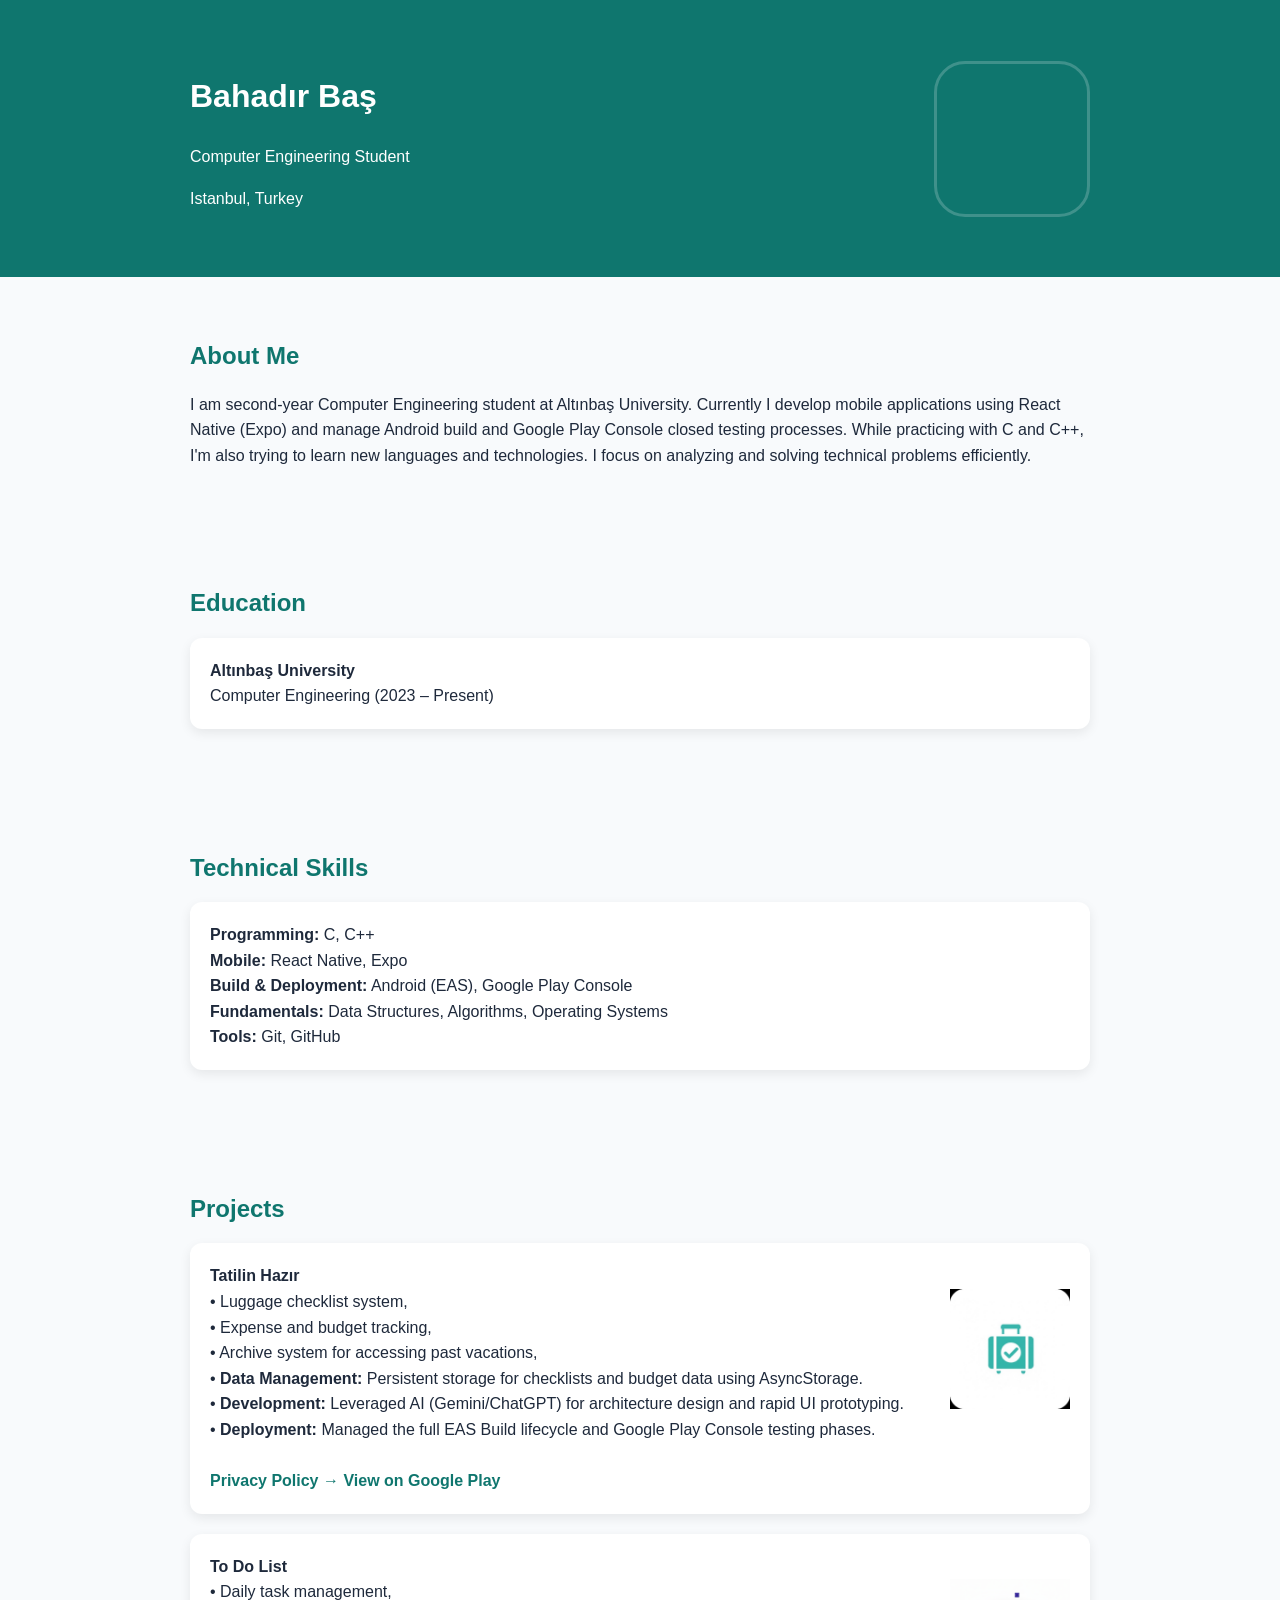
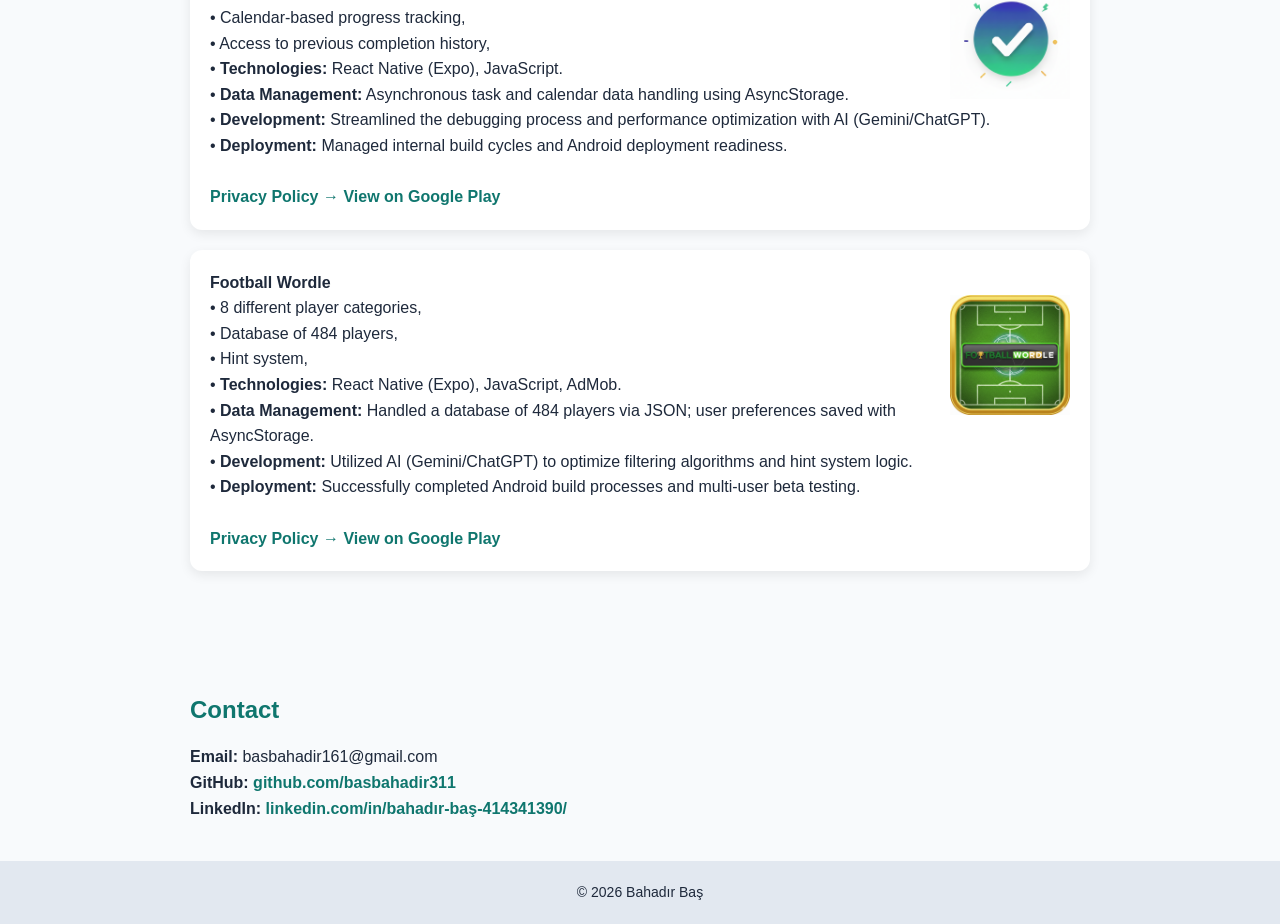
==== commit 8359c07f: "Fix HTML formatting and update content" ====
--- a/index.html
+++ b/index.html
@@ -15,7 +15,7 @@
       <p>Computer Engineering Student</p>
       <p>Istanbul, Turkey</p>
     </div>
-    <img src="bb1.jpg" alt="Bahadır Baş" class="profile-img">
+    <alt="Bahadır Baş" class="profile-img">
   </div>
 </header>
 
